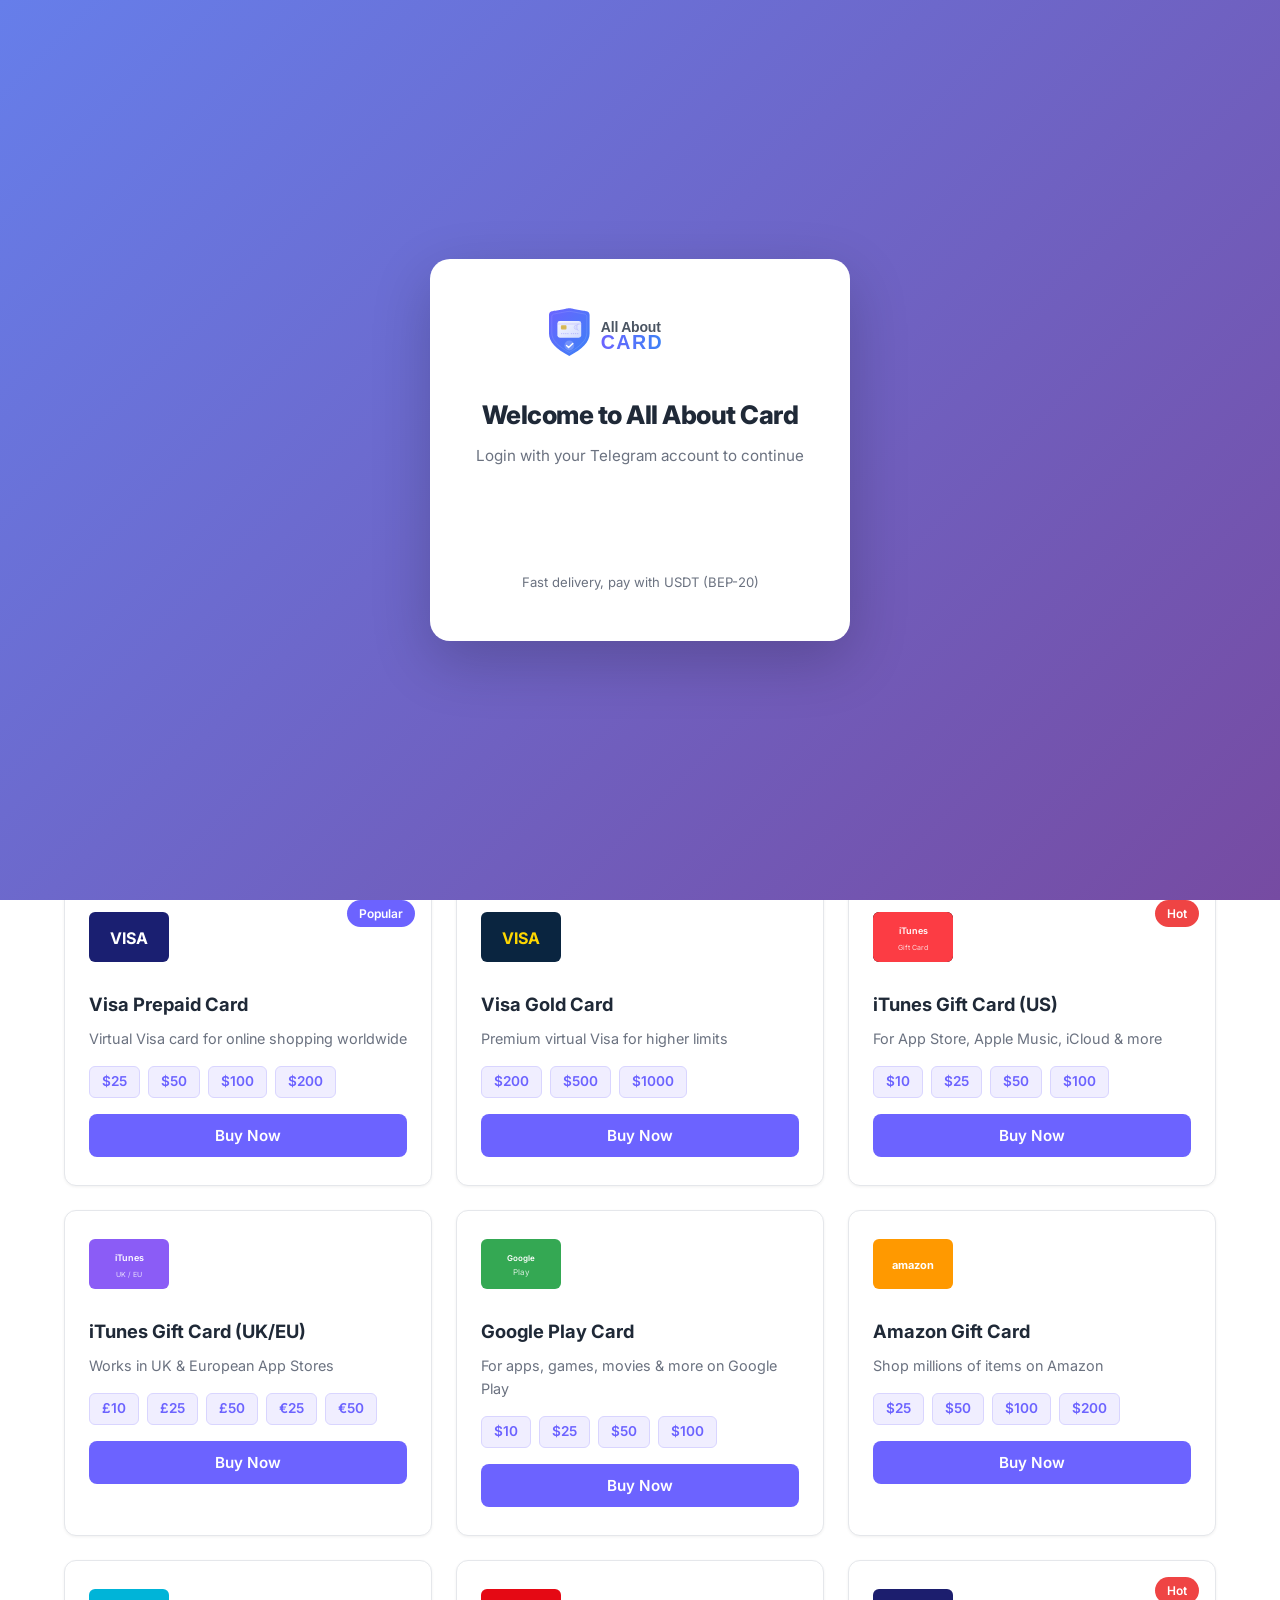
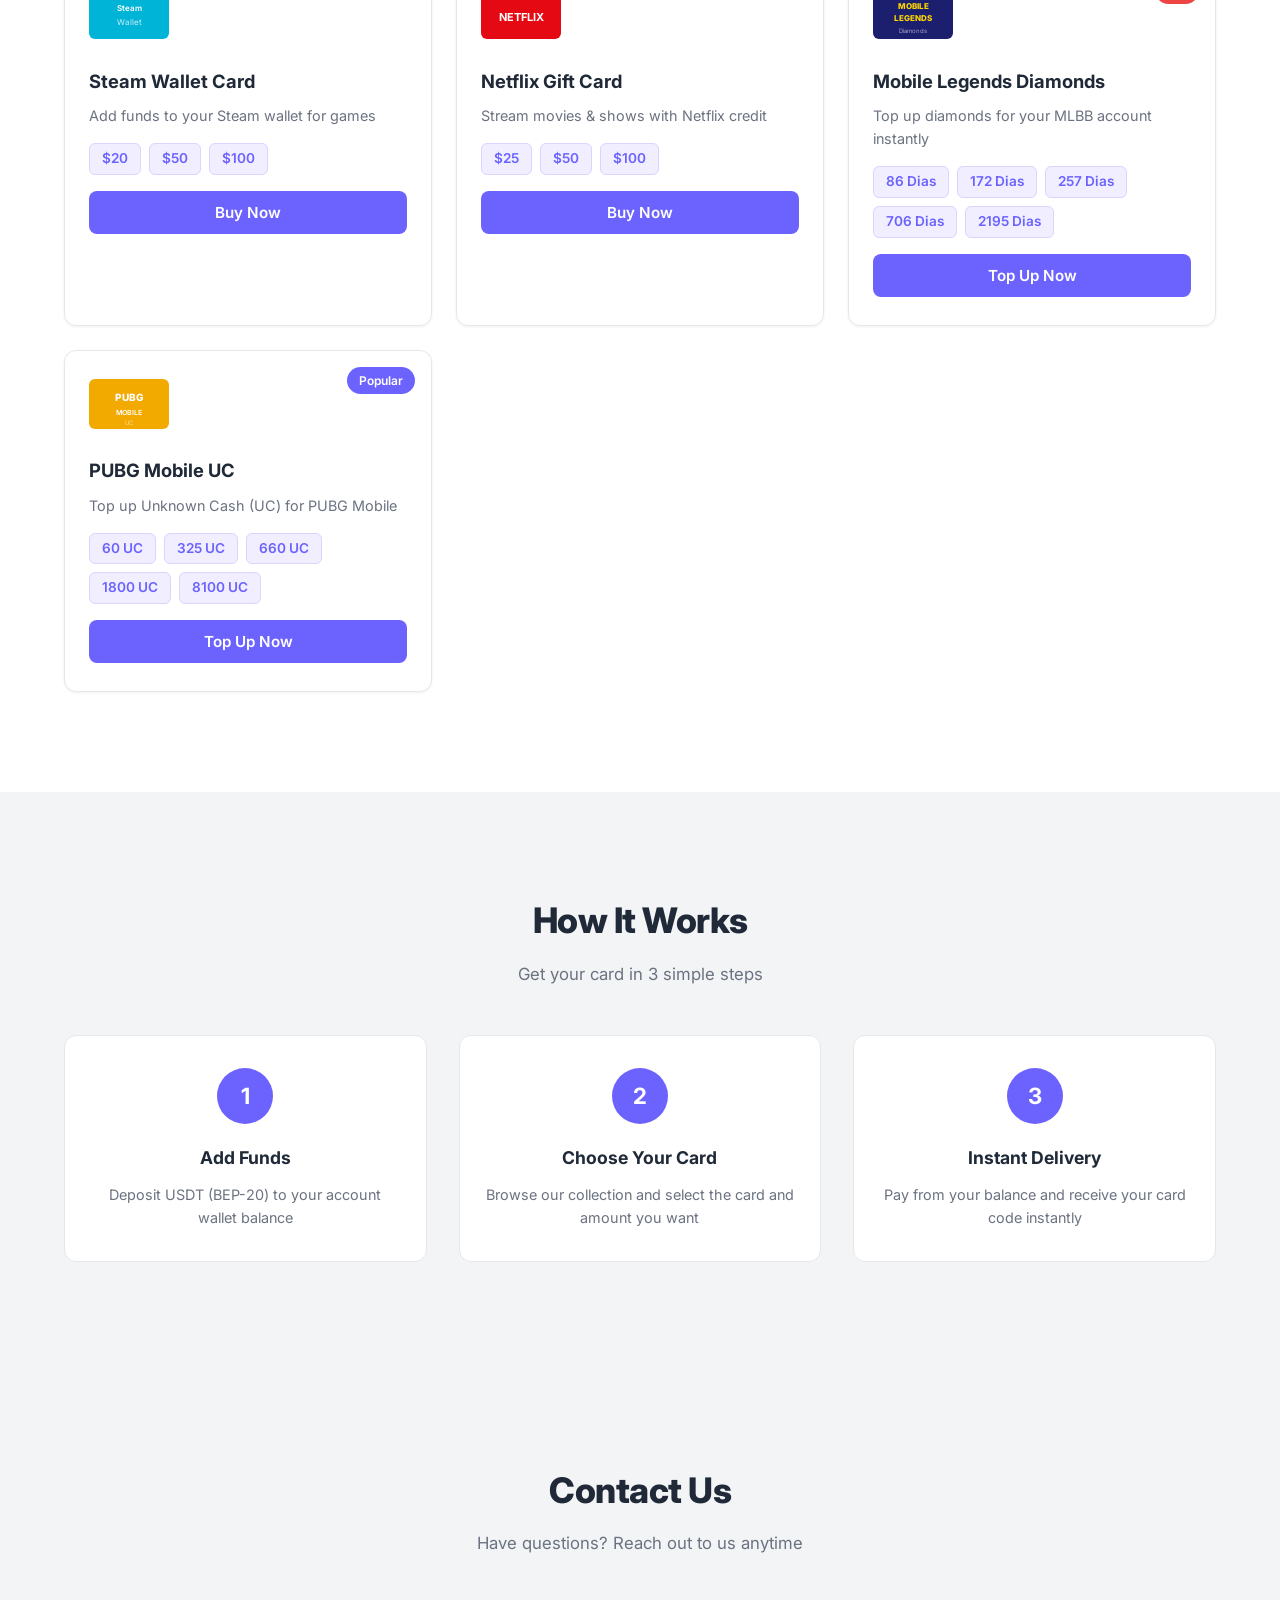
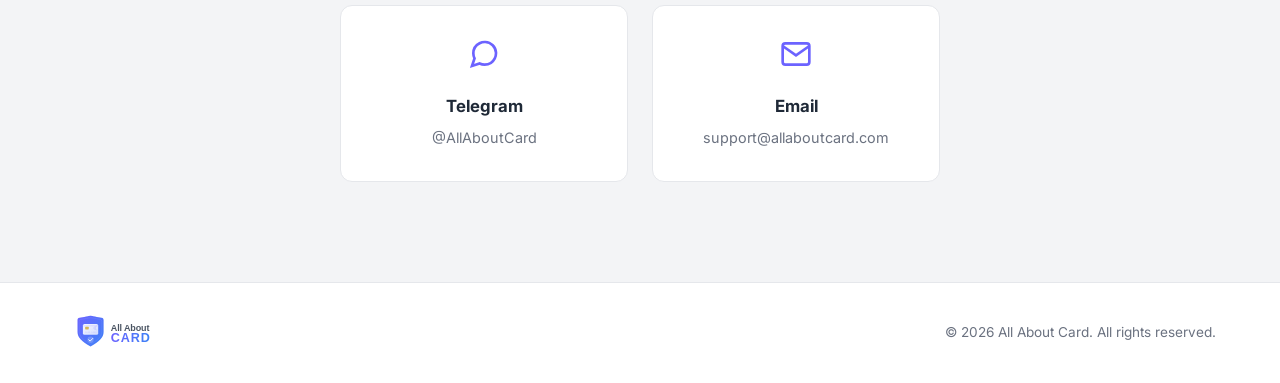
==== index.html @ 40362b00 "Initial commit Co-Authored-By: Claude Opus 4.6 <noreply@anthropic.com>" ====
<!DOCTYPE html>
<html lang="en">
<head>
    <meta charset="UTF-8">
    <meta name="viewport" content="width=device-width, initial-scale=1.0">
    <title>All About Card - Gift Cards, Visa Cards & Game Top-Up</title>
    <link rel="icon" type="image/svg+xml" href="favicon.svg">
    <link rel="preconnect" href="https://fonts.googleapis.com">
    <link href="https://fonts.googleapis.com/css2?family=Inter:wght@400;500;600;700;800&display=swap" rel="stylesheet">
    <link rel="stylesheet" href="style.css">
</head>
<body>

<!-- Login Screen -->
<div class="login-screen" id="loginScreen">
    <div class="login-card">
        <div class="login-logo">
            <img src="logo.svg" alt="All About Card" height="56">
        </div>
        <h1>Welcome to All About Card</h1>
        <p class="login-subtitle">Login with your Telegram account to continue</p>
        <div class="telegram-widget-wrap" id="telegramWidgetWrap">
            <script async src="https://telegram.org/js/telegram-widget.js?22"
                data-telegram-login="AllAboutCardBot"
                data-size="large"
                data-radius="8"
                data-onauth="onTelegramAuth(user)"
                data-request-access="write">
            </script>
        </div>
        <p class="login-footer">Fast delivery, pay with USDT (BEP-20)</p>
    </div>
</div>

<!-- Header / Navbar -->
<header class="header">
    <div class="container header-inner">
        <a href="#" class="logo">
            <img src="logo.svg" alt="All About Card" class="logo-img" height="48">
        </a>
        <nav class="nav">
            <a href="#products">Products</a>
            <a href="#how-it-works">How It Works</a>
            <a href="#contact">Contact</a>
        </nav>
        <div class="header-right">
            <!-- Wallet Balance -->
            <div class="wallet-balance" id="walletBalance" onclick="openAddFunds()">
                <svg width="18" height="18" viewBox="0 0 24 24" fill="none" stroke="currentColor" stroke-width="2">
                    <rect x="2" y="4" width="20" height="16" rx="2"/>
                    <path d="M16 12h.01"/>
                    <path d="M2 10h20"/>
                </svg>
                <span id="balanceDisplay">$0.00</span>
                <span class="add-funds-plus">+</span>
            </div>
            <!-- User Menu -->
            <div class="user-menu" id="userMenu">
                <button class="user-avatar-btn" onclick="toggleUserDropdown()">
                    <div class="user-avatar" id="userAvatar">U</div>
                </button>
                <div class="user-dropdown" id="userDropdown">
                    <div class="dropdown-user-info">
                        <div class="user-avatar-lg" id="userAvatarLg">U</div>
                        <div>
                            <strong id="dropdownName">User</strong>
                            <small id="dropdownUsername">@username</small>
                        </div>
                    </div>
                    <div class="dropdown-balance">
                        <span>Balance</span>
                        <strong id="dropdownBalance">$0.00</strong>
                    </div>
                    <button class="dropdown-item" onclick="openAddFunds(); toggleUserDropdown();">
                        <svg width="16" height="16" viewBox="0 0 24 24" fill="none" stroke="currentColor" stroke-width="2">
                            <circle cx="12" cy="12" r="10"/><path d="M12 8v8M8 12h8"/>
                        </svg>
                        Add Funds
                    </button>
                    <button class="dropdown-item" onclick="openOrderHistory(); toggleUserDropdown();">
                        <svg width="16" height="16" viewBox="0 0 24 24" fill="none" stroke="currentColor" stroke-width="2">
                            <path d="M14 2H6a2 2 0 00-2 2v16a2 2 0 002 2h12a2 2 0 002-2V8z"/><path d="M14 2v6h6"/><path d="M16 13H8M16 17H8M10 9H8"/>
                        </svg>
                        Order History
                    </button>
                    <div class="dropdown-divider"></div>
                    <button class="dropdown-item text-danger" onclick="logout()">
                        <svg width="16" height="16" viewBox="0 0 24 24" fill="none" stroke="currentColor" stroke-width="2">
                            <path d="M9 21H5a2 2 0 01-2-2V5a2 2 0 012-2h4M16 17l5-5-5-5M21 12H9"/>
                        </svg>
                        Logout
                    </button>
                </div>
            </div>
        </div>
        <button class="mobile-menu-btn" id="menuBtn" aria-label="Menu">
            <span></span><span></span><span></span>
        </button>
    </div>
</header>

<!-- Hero Section -->
<section class="hero">
    <div class="container hero-content">
        <h1>Buy Gift Cards, Visa Cards &amp; Game Top-Up <span class="highlight">Instantly</span></h1>
        <p class="hero-subtitle">iTunes, Visa, Google Play, Amazon, Mobile Legends, PUBG and more. Fast delivery, pay with USDT (BEP-20).</p>
        <div class="hero-buttons">
            <a href="#products" class="btn btn-primary btn-lg">Shop Now</a>
            <button class="btn btn-outline btn-lg" onclick="openAddFunds()">
                <svg width="18" height="18" viewBox="0 0 24 24" fill="none" stroke="currentColor" stroke-width="2">
                    <circle cx="12" cy="12" r="10"/><path d="M12 8v8M8 12h8"/>
                </svg>
                Add Funds
            </button>
        </div>
    </div>
    <div class="hero-bg-shapes">
        <div class="shape shape-1"></div>
        <div class="shape shape-2"></div>
        <div class="shape shape-3"></div>
    </div>
</section>

<!-- Products Section -->
<section class="section" id="products">
    <div class="container">
        <h2 class="section-title">Our Products</h2>
        <p class="section-subtitle">Choose from our wide selection of gift cards and prepaid cards</p>

        <!-- Category Filter -->
        <div class="filter-bar">
            <button class="filter-btn active" data-filter="all">All</button>
            <button class="filter-btn" data-filter="visa">Visa Cards</button>
            <button class="filter-btn" data-filter="itunes">iTunes</button>
            <button class="filter-btn" data-filter="gift">Gift Cards</button>
            <button class="filter-btn" data-filter="topup">Game Top-Up</button>
        </div>

        <div class="products-grid" id="productsGrid">

            <!-- Visa Cards -->
            <div class="product-card" data-category="visa">
                <div class="product-badge">Popular</div>
                <div class="product-icon visa-icon">
                    <svg viewBox="0 0 80 50" width="80" height="50">
                        <rect width="80" height="50" rx="6" fill="#1A1F71"/>
                        <text x="40" y="32" text-anchor="middle" fill="#fff" font-size="16" font-weight="bold" font-family="Inter,sans-serif">VISA</text>
                    </svg>
                </div>
                <h3>Visa Prepaid Card</h3>
                <p class="product-desc">Virtual Visa card for online shopping worldwide</p>
                <div class="product-prices">
                    <span class="price-tag">$25</span>
                    <span class="price-tag">$50</span>
                    <span class="price-tag">$100</span>
                    <span class="price-tag">$200</span>
                </div>
                <button class="btn btn-primary btn-buy" onclick="openOrder('Visa Prepaid Card')">Buy Now</button>
            </div>

            <div class="product-card" data-category="visa">
                <div class="product-icon visa-icon">
                    <svg viewBox="0 0 80 50" width="80" height="50">
                        <rect width="80" height="50" rx="6" fill="#0A2540"/>
                        <text x="40" y="32" text-anchor="middle" fill="#FFD700" font-size="16" font-weight="bold" font-family="Inter,sans-serif">VISA</text>
                    </svg>
                </div>
                <h3>Visa Gold Card</h3>
                <p class="product-desc">Premium virtual Visa for higher limits</p>
                <div class="product-prices">
                    <span class="price-tag">$200</span>
                    <span class="price-tag">$500</span>
                    <span class="price-tag">$1000</span>
                </div>
                <button class="btn btn-primary btn-buy" onclick="openOrder('Visa Gold Card')">Buy Now</button>
            </div>

            <!-- iTunes -->
            <div class="product-card" data-category="itunes">
                <div class="product-badge hot">Hot</div>
                <div class="product-icon itunes-icon">
                    <svg viewBox="0 0 80 50" width="80" height="50">
                        <rect width="80" height="50" rx="6" fill="linear-gradient(135deg,#FC3C44,#8B5CF6)"/>
                        <rect width="80" height="50" rx="6" fill="#FC3C44"/>
                        <text x="40" y="22" text-anchor="middle" fill="#fff" font-size="9" font-weight="600" font-family="Inter,sans-serif">iTunes</text>
                        <text x="40" y="38" text-anchor="middle" fill="rgba(255,255,255,0.8)" font-size="7" font-family="Inter,sans-serif">Gift Card</text>
                    </svg>
                </div>
                <h3>iTunes Gift Card (US)</h3>
                <p class="product-desc">For App Store, Apple Music, iCloud & more</p>
                <div class="product-prices">
                    <span class="price-tag">$10</span>
                    <span class="price-tag">$25</span>
                    <span class="price-tag">$50</span>
                    <span class="price-tag">$100</span>
                </div>
                <button class="btn btn-primary btn-buy" onclick="openOrder('iTunes Gift Card (US)')">Buy Now</button>
            </div>

            <div class="product-card" data-category="itunes">
                <div class="product-icon itunes-icon">
                    <svg viewBox="0 0 80 50" width="80" height="50">
                        <rect width="80" height="50" rx="6" fill="#8B5CF6"/>
                        <text x="40" y="22" text-anchor="middle" fill="#fff" font-size="9" font-weight="600" font-family="Inter,sans-serif">iTunes</text>
                        <text x="40" y="38" text-anchor="middle" fill="rgba(255,255,255,0.8)" font-size="7" font-family="Inter,sans-serif">UK / EU</text>
                    </svg>
                </div>
                <h3>iTunes Gift Card (UK/EU)</h3>
                <p class="product-desc">Works in UK & European App Stores</p>
                <div class="product-prices">
                    <span class="price-tag">£10</span>
                    <span class="price-tag">£25</span>
                    <span class="price-tag">£50</span>
                    <span class="price-tag">€25</span>
                    <span class="price-tag">€50</span>
                </div>
                <button class="btn btn-primary btn-buy" onclick="openOrder('iTunes Gift Card (UK/EU)')">Buy Now</button>
            </div>

            <!-- Other Gift Cards -->
            <div class="product-card" data-category="gift">
                <div class="product-icon">
                    <svg viewBox="0 0 80 50" width="80" height="50">
                        <rect width="80" height="50" rx="6" fill="#34A853"/>
                        <text x="40" y="22" text-anchor="middle" fill="#fff" font-size="8" font-weight="600" font-family="Inter,sans-serif">Google</text>
                        <text x="40" y="36" text-anchor="middle" fill="rgba(255,255,255,0.8)" font-size="8" font-family="Inter,sans-serif">Play</text>
                    </svg>
                </div>
                <h3>Google Play Card</h3>
                <p class="product-desc">For apps, games, movies & more on Google Play</p>
                <div class="product-prices">
                    <span class="price-tag">$10</span>
                    <span class="price-tag">$25</span>
                    <span class="price-tag">$50</span>
                    <span class="price-tag">$100</span>
                </div>
                <button class="btn btn-primary btn-buy" onclick="openOrder('Google Play Card')">Buy Now</button>
            </div>

            <div class="product-card" data-category="gift">
                <div class="product-icon">
                    <svg viewBox="0 0 80 50" width="80" height="50">
                        <rect width="80" height="50" rx="6" fill="#FF9900"/>
                        <text x="40" y="30" text-anchor="middle" fill="#fff" font-size="11" font-weight="700" font-family="Inter,sans-serif">amazon</text>
                    </svg>
                </div>
                <h3>Amazon Gift Card</h3>
                <p class="product-desc">Shop millions of items on Amazon</p>
                <div class="product-prices">
                    <span class="price-tag">$25</span>
                    <span class="price-tag">$50</span>
                    <span class="price-tag">$100</span>
                    <span class="price-tag">$200</span>
                </div>
                <button class="btn btn-primary btn-buy" onclick="openOrder('Amazon Gift Card')">Buy Now</button>
            </div>

            <div class="product-card" data-category="gift">
                <div class="product-icon">
                    <svg viewBox="0 0 80 50" width="80" height="50">
                        <rect width="80" height="50" rx="6" fill="#00B4D8"/>
                        <text x="40" y="22" text-anchor="middle" fill="#fff" font-size="8" font-weight="600" font-family="Inter,sans-serif">Steam</text>
                        <text x="40" y="36" text-anchor="middle" fill="rgba(255,255,255,0.8)" font-size="8" font-family="Inter,sans-serif">Wallet</text>
                    </svg>
                </div>
                <h3>Steam Wallet Card</h3>
                <p class="product-desc">Add funds to your Steam wallet for games</p>
                <div class="product-prices">
                    <span class="price-tag">$20</span>
                    <span class="price-tag">$50</span>
                    <span class="price-tag">$100</span>
                </div>
                <button class="btn btn-primary btn-buy" onclick="openOrder('Steam Wallet Card')">Buy Now</button>
            </div>

            <div class="product-card" data-category="gift">
                <div class="product-icon">
                    <svg viewBox="0 0 80 50" width="80" height="50">
                        <rect width="80" height="50" rx="6" fill="#E50914"/>
                        <text x="40" y="32" text-anchor="middle" fill="#fff" font-size="11" font-weight="700" font-family="Inter,sans-serif">NETFLIX</text>
                    </svg>
                </div>
                <h3>Netflix Gift Card</h3>
                <p class="product-desc">Stream movies & shows with Netflix credit</p>
                <div class="product-prices">
                    <span class="price-tag">$25</span>
                    <span class="price-tag">$50</span>
                    <span class="price-tag">$100</span>
                </div>
                <button class="btn btn-primary btn-buy" onclick="openOrder('Netflix Gift Card')">Buy Now</button>
            </div>

            <!-- Game Top-Up -->
            <div class="product-card" data-category="topup">
                <div class="product-badge hot">Hot</div>
                <div class="product-icon">
                    <svg viewBox="0 0 80 50" width="80" height="50">
                        <rect width="80" height="50" rx="6" fill="#1C1E6E"/>
                        <text x="40" y="20" text-anchor="middle" fill="#FFD700" font-size="8" font-weight="800" font-family="Inter,sans-serif">MOBILE</text>
                        <text x="40" y="32" text-anchor="middle" fill="#FFD700" font-size="8" font-weight="800" font-family="Inter,sans-serif">LEGENDS</text>
                        <text x="40" y="44" text-anchor="middle" fill="rgba(255,255,255,0.6)" font-size="6" font-family="Inter,sans-serif">Diamonds</text>
                    </svg>
                </div>
                <h3>Mobile Legends Diamonds</h3>
                <p class="product-desc">Top up diamonds for your MLBB account instantly</p>
                <div class="product-prices">
                    <span class="price-tag">86 Dias</span>
                    <span class="price-tag">172 Dias</span>
                    <span class="price-tag">257 Dias</span>
                    <span class="price-tag">706 Dias</span>
                    <span class="price-tag">2195 Dias</span>
                </div>
                <button class="btn btn-primary btn-buy" onclick="openOrder('Mobile Legends Diamonds')">Top Up Now</button>
            </div>

            <div class="product-card" data-category="topup">
                <div class="product-badge">Popular</div>
                <div class="product-icon">
                    <svg viewBox="0 0 80 50" width="80" height="50">
                        <rect width="80" height="50" rx="6" fill="#F2A900"/>
                        <text x="40" y="22" text-anchor="middle" fill="#fff" font-size="10" font-weight="800" font-family="Inter,sans-serif">PUBG</text>
                        <text x="40" y="36" text-anchor="middle" fill="#fff" font-size="7" font-weight="600" font-family="Inter,sans-serif">MOBILE</text>
                        <text x="40" y="46" text-anchor="middle" fill="rgba(255,255,255,0.6)" font-size="6" font-family="Inter,sans-serif">UC</text>
                    </svg>
                </div>
                <h3>PUBG Mobile UC</h3>
                <p class="product-desc">Top up Unknown Cash (UC) for PUBG Mobile</p>
                <div class="product-prices">
                    <span class="price-tag">60 UC</span>
                    <span class="price-tag">325 UC</span>
                    <span class="price-tag">660 UC</span>
                    <span class="price-tag">1800 UC</span>
                    <span class="price-tag">8100 UC</span>
                </div>
                <button class="btn btn-primary btn-buy" onclick="openOrder('PUBG Mobile UC')">Top Up Now</button>
            </div>

        </div>
    </div>
</section>

<!-- How It Works -->
<section class="section section-alt" id="how-it-works">
    <div class="container">
        <h2 class="section-title">How It Works</h2>
        <p class="section-subtitle">Get your card in 3 simple steps</p>
        <div class="steps-grid">
            <div class="step-card">
                <div class="step-number">1</div>
                <h3>Add Funds</h3>
                <p>Deposit USDT (BEP-20) to your account wallet balance</p>
            </div>
            <div class="step-card">
                <div class="step-number">2</div>
                <h3>Choose Your Card</h3>
                <p>Browse our collection and select the card and amount you want</p>
            </div>
            <div class="step-card">
                <div class="step-number">3</div>
                <h3>Instant Delivery</h3>
                <p>Pay from your balance and receive your card code instantly</p>
            </div>
        </div>
    </div>
</section>

<!-- Contact Section -->
<section class="section section-alt" id="contact">
    <div class="container">
        <h2 class="section-title">Contact Us</h2>
        <p class="section-subtitle">Have questions? Reach out to us anytime</p>
        <div class="contact-grid">
            <a href="#" class="contact-card">
                <div class="contact-icon">
                    <svg width="32" height="32" viewBox="0 0 24 24" fill="none" stroke="#6C63FF" stroke-width="2">
                        <path d="M21 11.5a8.38 8.38 0 01-.9 3.8 8.5 8.5 0 01-7.6 4.7 8.38 8.38 0 01-3.8-.9L3 21l1.9-5.7a8.38 8.38 0 01-.9-3.8 8.5 8.5 0 014.7-7.6 8.38 8.38 0 013.8-.9h.5a8.48 8.48 0 018 8v.5z"/>
                    </svg>
                </div>
                <h3>Telegram</h3>
                <p>@AllAboutCard</p>
            </a>
            <a href="#" class="contact-card">
                <div class="contact-icon">
                    <svg width="32" height="32" viewBox="0 0 24 24" fill="none" stroke="#6C63FF" stroke-width="2">
                        <path d="M4 4h16c1.1 0 2 .9 2 2v12c0 1.1-.9 2-2 2H4c-1.1 0-2-.9-2-2V6c0-1.1.9-2 2-2z"/>
                        <polyline points="22,6 12,13 2,6"/>
                    </svg>
                </div>
                <h3>Email</h3>
                <p>support@allaboutcard.com</p>
            </a>
        </div>
    </div>
</section>

<!-- Footer -->
<footer class="footer">
    <div class="container footer-inner">
        <div class="footer-logo">
            <img src="logo.svg" alt="All About Card" height="36">
        </div>
        <p>&copy; 2026 All About Card. All rights reserved.</p>
    </div>
</footer>

<!-- Order Modal (Multi-Step) -->
<div class="modal-overlay" id="orderModal">
    <div class="modal modal-order">
        <button class="modal-close" onclick="closeOrder()">&times;</button>

        <!-- Step Indicator -->
        <div class="steps-indicator">
            <div class="step-dot active" data-step="1"><span>1</span><small>Select</small></div>
            <div class="step-line"></div>
            <div class="step-dot" data-step="2"><span>2</span><small>Confirm</small></div>
        </div>

        <!-- Step 1: Select Product & Amount -->
        <div class="modal-step active" id="step1">
            <h2>Select Your Card</h2>
            <p class="step-product-name" id="modalProductName"></p>
            <div class="form-group">
                <label>Choose Amount</label>
                <div class="amount-grid" id="amountGrid"></div>
            </div>
            <div class="balance-info-bar">
                <span>Your Balance:</span>
                <strong id="modalBalance">$0.00</strong>
            </div>
            <button class="btn btn-primary btn-block" onclick="goToStep(2)">Continue</button>
        </div>

        <!-- Step 2: Confirm & Pay from Balance -->
        <div class="modal-step" id="step2">
            <h2>Confirm Purchase</h2>
            <div class="payment-summary">
                <div class="summary-row">
                    <span>Product</span>
                    <strong id="summaryProduct"></strong>
                </div>
                <div class="summary-row">
                    <span>Amount</span>
                    <strong id="summaryAmount" class="summary-highlight"></strong>
                </div>
                <div class="summary-row">
                    <span>Price</span>
                    <strong id="summaryPrice" class="summary-highlight"></strong>
                </div>
                <div class="summary-divider"></div>
                <div class="summary-row">
                    <span>Your Balance</span>
                    <strong id="summaryBalance"></strong>
                </div>
                <div class="summary-row">
                    <span>After Purchase</span>
                    <strong id="summaryRemaining"></strong>
                </div>
            </div>
            <div id="insufficientWarning" class="insufficient-warning" style="display:none;">
                <svg width="16" height="16" viewBox="0 0 24 24" fill="none" stroke="currentColor" stroke-width="2">
                    <circle cx="12" cy="12" r="10"/><path d="M12 8v4M12 16h.01"/>
                </svg>
                Insufficient balance. Please add funds first.
            </div>
            <div class="step-buttons">
                <button class="btn btn-outline" onclick="goToStep(1)">Back</button>
                <button class="btn btn-primary" id="confirmPurchaseBtn" onclick="confirmPurchase()">Pay from Balance</button>
                <button class="btn btn-telegram" id="addFundsInsteadBtn" onclick="closeOrder(); openAddFunds();" style="display:none;">Add Funds</button>
            </div>
        </div>

        <!-- Success Screen -->
        <div class="modal-step" id="stepSuccess">
            <div class="success-screen">
                <div class="success-icon">
                    <svg width="56" height="56" viewBox="0 0 24 24" fill="none" stroke="#10B981" stroke-width="2">
                        <path d="M22 11.08V12a10 10 0 11-5.93-9.14"/>
                        <path d="M22 4L12 14.01l-3-3"/>
                    </svg>
                </div>
                <h2>Purchase Successful!</h2>
                <p>Your order has been placed. We'll deliver your card code shortly.</p>
                <p class="success-contact">Check your Telegram for delivery.</p>
                <button class="btn btn-primary btn-block" onclick="closeOrder()">Done</button>
            </div>
        </div>
    </div>
</div>

<!-- Add Funds Modal -->
<div class="modal-overlay" id="addFundsModal">
    <div class="modal modal-order">
        <button class="modal-close" onclick="closeAddFunds()">&times;</button>

        <!-- Add Funds Step 1: Amount -->
        <div class="modal-step active" id="fundsStep1">
            <h2>Add Funds</h2>
            <p class="step-desc">Deposit USDT to your account balance</p>
            <div class="current-balance-box">
                <span>Current Balance</span>
                <strong id="fundsCurrentBalance">$0.00</strong>
            </div>
            <div class="form-group">
                <label>Amount to Deposit (USD)</label>
                <div class="deposit-amount-grid">
                    <div class="amount-option" onclick="selectDeposit(this, 10)">$10</div>
                    <div class="amount-option" onclick="selectDeposit(this, 25)">$25</div>
                    <div class="amount-option" onclick="selectDeposit(this, 50)">$50</div>
                    <div class="amount-option" onclick="selectDeposit(this, 100)">$100</div>
                    <div class="amount-option" onclick="selectDeposit(this, 200)">$200</div>
                    <div class="amount-option" onclick="selectDeposit(this, 500)">$500</div>
                </div>
            </div>
            <div class="form-group">
                <label>Or enter custom amount</label>
                <input type="number" id="customDepositAmount" placeholder="Enter amount in USD" min="1">
            </div>
            <button class="btn btn-primary btn-block" onclick="goToFundsStep(2)">Continue to Payment</button>
        </div>

        <!-- Add Funds Step 2: Pay -->
        <div class="modal-step" id="fundsStep2">
            <h2>Send Payment</h2>
            <div class="payment-summary">
                <div class="summary-row">
                    <span>Deposit Amount</span>
                    <strong id="fundsSummaryAmount" class="summary-highlight"></strong>
                </div>
            </div>
            <div class="payment-method-box">
                <div class="payment-method-header">
                    <svg viewBox="0 0 40 40" width="36" height="36">
                        <circle cx="20" cy="20" r="18" fill="#26A17B"/>
                        <text x="20" y="26" text-anchor="middle" fill="#fff" font-size="15" font-weight="bold" font-family="Inter,sans-serif">&#x20AE;</text>
                    </svg>
                    <div>
                        <strong>USDT (BEP-20)</strong>
                        <small>BNB Smart Chain</small>
                    </div>
                </div>
                <label class="wallet-label">Send exact amount to this address:</label>
                <div class="wallet-address-modal">
                    <code id="fundsWalletAddress">0xYOUR_BSC_USDT_ADDRESS_HERE</code>
                    <button class="copy-btn" onclick="copyFundsAddress()" title="Copy Address">
                        <svg width="18" height="18" viewBox="0 0 24 24" fill="none" stroke="currentColor" stroke-width="2">
                            <rect x="9" y="9" width="13" height="13" rx="2"/>
                            <path d="M5 15H4a2 2 0 01-2-2V4a2 2 0 012-2h9a2 2 0 012 2v1"/>
                        </svg>
                    </button>
                </div>
                <div class="payment-warning-sm">
                    Only send USDT on BSC network. Wrong token or network = lost funds.
                </div>
            </div>
            <div class="step-buttons">
                <button class="btn btn-outline" onclick="goToFundsStep(1)">Back</button>
                <button class="btn btn-primary" onclick="goToFundsStep(3)">I've Sent Payment</button>
            </div>
        </div>

        <!-- Add Funds Step 3: TX Hash -->
        <div class="modal-step" id="fundsStep3">
            <h2>Confirm Deposit</h2>
            <p class="step-desc">Paste your transaction hash below so we can verify and credit your account.</p>
            <div class="form-group">
                <label>Transaction Hash</label>
                <input type="text" id="fundsTxHash" placeholder="0x..." required>
            </div>
            <div class="step-buttons">
                <button class="btn btn-outline" onclick="goToFundsStep(2)">Back</button>
                <button class="btn btn-primary" onclick="submitDeposit()">Submit Deposit</button>
            </div>
        </div>

        <!-- Add Funds Success -->
        <div class="modal-step" id="fundsSuccess">
            <div class="success-screen">
                <div class="success-icon">
                    <svg width="56" height="56" viewBox="0 0 24 24" fill="none" stroke="#10B981" stroke-width="2">
                        <path d="M22 11.08V12a10 10 0 11-5.93-9.14"/>
                        <path d="M22 4L12 14.01l-3-3"/>
                    </svg>
                </div>
                <h2>Deposit Submitted!</h2>
                <p>Your deposit of <strong id="fundsSuccessAmount"></strong> is being verified.</p>
                <p class="success-contact">Your balance will be updated after confirmation.</p>
                <button class="btn btn-primary btn-block" onclick="closeAddFunds()">Done</button>
            </div>
        </div>
    </div>
</div>

<!-- Order History Modal -->
<div class="modal-overlay" id="orderHistoryModal">
    <div class="modal modal-order">
        <button class="modal-close" onclick="closeOrderHistory()">&times;</button>
        <h2>Order History</h2>
        <div id="orderHistoryList" class="order-history-list">
            <p class="empty-history">No orders yet. Start shopping!</p>
        </div>
    </div>
</div>

<!-- Mobile Nav -->
<div class="mobile-nav" id="mobileNav">
    <a href="#products" onclick="closeMobileNav()">Products</a>
    <a href="#how-it-works" onclick="closeMobileNav()">How It Works</a>
    <a href="#contact" onclick="closeMobileNav()">Contact</a>
    <a href="#" onclick="closeMobileNav(); openAddFunds();">Add Funds</a>
</div>

<script src="script.js"></script>
</body>
</html>
---- style.css ----
/* ========== Reset & Base ========== */
*, *::before, *::after {
    margin: 0;
    padding: 0;
    box-sizing: border-box;
}

:root {
    --primary: #6C63FF;
    --primary-dark: #5A52D5;
    --accent: #3B82F6;
    --bg: #FFFFFF;
    --bg-alt: #F3F4F6;
    --card-bg: #FFFFFF;
    --text: #1F2937;
    --text-muted: #6B7280;
    --border: #E5E7EB;
    --success: #10B981;
    --warning: #D97706;
    --danger: #EF4444;
    --radius: 12px;
    --radius-sm: 8px;
    --shadow: 0 4px 24px rgba(0,0,0,0.08);
}

html {
    scroll-behavior: smooth;
}

body {
    font-family: 'Inter', -apple-system, BlinkMacSystemFont, sans-serif;
    background: var(--bg);
    color: var(--text);
    line-height: 1.6;
    overflow-x: hidden;
}

a {
    text-decoration: none;
    color: inherit;
}

img { max-width: 100%; }

.container {
    max-width: 1200px;
    margin: 0 auto;
    padding: 0 24px;
}

/* ========== Login Screen ========== */
.login-screen {
    position: fixed;
    inset: 0;
    z-index: 500;
    background: linear-gradient(135deg, #667eea 0%, #764ba2 100%);
    display: flex;
    align-items: center;
    justify-content: center;
    padding: 24px;
}

.login-screen.hidden {
    display: none;
}

.login-card {
    background: #fff;
    border-radius: 20px;
    padding: 48px 40px;
    width: 100%;
    max-width: 420px;
    text-align: center;
    box-shadow: 0 20px 60px rgba(0,0,0,0.2);
    animation: modalIn 0.4s ease;
}

.login-logo {
    margin-bottom: 24px;
}

.login-card h1 {
    font-size: 1.6rem;
    font-weight: 800;
    margin-bottom: 8px;
    letter-spacing: -0.5px;
}

.login-subtitle {
    color: var(--text-muted);
    font-size: 0.95rem;
    margin-bottom: 32px;
}

.login-form .form-group {
    text-align: left;
}

.input-with-icon {
    position: relative;
}

.input-with-icon .input-icon {
    position: absolute;
    left: 14px;
    top: 50%;
    transform: translateY(-50%);
    color: var(--text-muted);
    font-weight: 600;
    font-size: 0.95rem;
}

.input-with-icon input {
    padding-left: 32px;
}

.btn-telegram {
    background: #0088CC;
    color: #fff;
    display: inline-flex;
    align-items: center;
    justify-content: center;
    gap: 10px;
    padding: 14px 28px;
    border-radius: var(--radius-sm);
    font-weight: 600;
    font-size: 1rem;
    border: none;
    cursor: pointer;
    transition: all 0.2s;
    font-family: inherit;
}

.btn-telegram:hover {
    background: #006DA3;
    transform: translateY(-1px);
    box-shadow: 0 4px 16px rgba(0, 136, 204, 0.4);
}

.telegram-widget-wrap {
    display: flex;
    justify-content: center;
    margin-bottom: 8px;
    min-height: 48px;
}

.login-footer {
    margin-top: 24px;
    color: var(--text-muted);
    font-size: 0.82rem;
}

/* ========== Header ========== */
.header {
    position: fixed;
    top: 0;
    left: 0;
    right: 0;
    z-index: 100;
    background: rgba(255, 255, 255, 0.9);
    backdrop-filter: blur(16px);
    border-bottom: 1px solid var(--border);
}

.header-inner {
    display: flex;
    align-items: center;
    justify-content: space-between;
    height: 72px;
}

.logo {
    display: flex;
    align-items: center;
    gap: 10px;
    font-size: 1.25rem;
    font-weight: 700;
}

.logo-text { letter-spacing: -0.5px; }

.highlight { color: var(--primary); }

.nav {
    display: flex;
    gap: 32px;
}

.nav a {
    font-size: 0.9rem;
    font-weight: 500;
    color: var(--text-muted);
    transition: color 0.2s;
}

.nav a:hover { color: var(--primary); }

/* Header Right */
.header-right {
    display: flex;
    align-items: center;
    gap: 16px;
}

.wallet-balance {
    display: flex;
    align-items: center;
    gap: 8px;
    background: #F0EEFF;
    border: 1px solid #D9D5FF;
    border-radius: 100px;
    padding: 8px 16px;
    cursor: pointer;
    transition: all 0.2s;
    font-weight: 600;
    font-size: 0.9rem;
    color: var(--primary);
}

.wallet-balance:hover {
    background: #E4E0FF;
    border-color: var(--primary);
}

.add-funds-plus {
    background: var(--primary);
    color: #fff;
    width: 22px;
    height: 22px;
    border-radius: 50%;
    display: flex;
    align-items: center;
    justify-content: center;
    font-size: 1rem;
    font-weight: 700;
    line-height: 1;
}

/* User Menu */
.user-menu {
    position: relative;
}

.user-avatar-btn {
    background: none;
    border: none;
    cursor: pointer;
    padding: 0;
}

.user-avatar {
    width: 38px;
    height: 38px;
    border-radius: 50%;
    background: var(--primary);
    color: #fff;
    display: flex;
    align-items: center;
    justify-content: center;
    font-weight: 700;
    font-size: 0.95rem;
    transition: box-shadow 0.2s;
}

.user-avatar:hover {
    box-shadow: 0 0 0 3px rgba(108, 99, 255, 0.3);
}

.user-avatar-lg {
    width: 44px;
    height: 44px;
    border-radius: 50%;
    background: var(--primary);
    color: #fff;
    display: flex;
    align-items: center;
    justify-content: center;
    font-weight: 700;
    font-size: 1.1rem;
    flex-shrink: 0;
}

.user-dropdown {
    position: absolute;
    top: calc(100% + 12px);
    right: 0;
    width: 260px;
    background: #fff;
    border: 1px solid var(--border);
    border-radius: var(--radius);
    box-shadow: 0 8px 30px rgba(0,0,0,0.12);
    z-index: 150;
    display: none;
    animation: modalIn 0.2s ease;
}

.user-dropdown.active {
    display: block;
}

.dropdown-user-info {
    display: flex;
    align-items: center;
    gap: 12px;
    padding: 16px;
    border-bottom: 1px solid var(--border);
}

.dropdown-user-info strong {
    display: block;
    font-size: 0.95rem;
}

.dropdown-user-info small {
    color: var(--text-muted);
    font-size: 0.82rem;
}

.dropdown-balance {
    display: flex;
    justify-content: space-between;
    align-items: center;
    padding: 12px 16px;
    background: #F9FAFB;
    font-size: 0.9rem;
}

.dropdown-balance span {
    color: var(--text-muted);
}

.dropdown-balance strong {
    color: var(--primary);
    font-size: 1.05rem;
}

.dropdown-item {
    display: flex;
    align-items: center;
    gap: 10px;
    width: 100%;
    padding: 12px 16px;
    background: none;
    border: none;
    cursor: pointer;
    font-size: 0.9rem;
    font-family: inherit;
    color: var(--text);
    transition: background 0.15s;
}

.dropdown-item:hover {
    background: #F3F4F6;
}

.dropdown-item.text-danger {
    color: var(--danger);
}

.dropdown-divider {
    height: 1px;
    background: var(--border);
}

.mobile-menu-btn {
    display: none;
    flex-direction: column;
    gap: 5px;
    background: none;
    border: none;
    cursor: pointer;
    padding: 4px;
}

.mobile-menu-btn span {
    width: 24px;
    height: 2px;
    background: #374151;
    border-radius: 2px;
    transition: 0.3s;
}

/* ========== Hero ========== */
.hero {
    position: relative;
    padding: 160px 0 100px;
    text-align: center;
    overflow: hidden;
}

.hero-content {
    position: relative;
    z-index: 2;
}

.hero h1 {
    font-size: 3.5rem;
    font-weight: 800;
    line-height: 1.15;
    margin-bottom: 20px;
    letter-spacing: -1px;
}

.hero-subtitle {
    font-size: 1.2rem;
    color: var(--text-muted);
    max-width: 520px;
    margin: 0 auto 36px;
}

.hero-bg-shapes {
    position: absolute;
    inset: 0;
    z-index: 1;
    overflow: hidden;
}

.shape {
    position: absolute;
    border-radius: 50%;
    filter: blur(80px);
    opacity: 0.08;
}

.shape-1 {
    width: 500px; height: 500px;
    background: var(--primary);
    top: -100px; left: -100px;
}

.shape-2 {
    width: 400px; height: 400px;
    background: var(--accent);
    bottom: -50px; right: -50px;
}

.shape-3 {
    width: 300px; height: 300px;
    background: #EC4899;
    top: 50%; left: 60%;
    transform: translate(-50%, -50%);
}

/* ========== Buttons ========== */
.btn {
    display: inline-flex;
    align-items: center;
    justify-content: center;
    padding: 12px 28px;
    border-radius: var(--radius-sm);
    font-weight: 600;
    font-size: 0.95rem;
    border: none;
    cursor: pointer;
    transition: all 0.2s;
    font-family: inherit;
}

.btn-primary {
    background: var(--primary);
    color: #fff;
}

.btn-primary:hover {
    background: var(--primary-dark);
    transform: translateY(-1px);
    box-shadow: 0 4px 16px rgba(108, 99, 255, 0.4);
}

.btn-lg {
    padding: 16px 40px;
    font-size: 1.05rem;
    border-radius: var(--radius);
}

.btn-block {
    width: 100%;
}

.btn-buy {
    width: 100%;
    margin-top: 16px;
}

/* ========== Sections ========== */
.section {
    padding: 100px 0;
}

.section-alt {
    background: var(--bg-alt);
}

.section-title {
    text-align: center;
    font-size: 2.2rem;
    font-weight: 800;
    margin-bottom: 12px;
    letter-spacing: -0.5px;
}

.section-subtitle {
    text-align: center;
    color: var(--text-muted);
    font-size: 1.05rem;
    margin-bottom: 48px;
}

/* ========== Filter Bar ========== */
.filter-bar {
    display: flex;
    justify-content: center;
    gap: 12px;
    margin-bottom: 40px;
    flex-wrap: wrap;
}

.filter-btn {
    padding: 8px 20px;
    border-radius: 100px;
    border: 1px solid var(--border);
    background: transparent;
    color: var(--text-muted);
    font-weight: 500;
    font-size: 0.9rem;
    cursor: pointer;
    transition: all 0.2s;
    font-family: inherit;
}

.filter-btn:hover,
.filter-btn.active {
    background: var(--primary);
    color: #fff;
    border-color: var(--primary);
}

/* ========== Products Grid ========== */
.products-grid {
    display: grid;
    grid-template-columns: repeat(auto-fill, minmax(280px, 1fr));
    gap: 24px;
}

.product-card {
    position: relative;
    background: var(--card-bg);
    border: 1px solid var(--border);
    border-radius: var(--radius);
    padding: 28px 24px;
    transition: all 0.3s;
}

.product-card {
    box-shadow: 0 1px 3px rgba(0,0,0,0.06);
}

.product-card:hover {
    transform: translateY(-4px);
    box-shadow: 0 8px 30px rgba(0,0,0,0.1);
    border-color: var(--primary);
}

.product-badge {
    position: absolute;
    top: 16px;
    right: 16px;
    background: var(--primary);
    color: #fff;
    font-size: 0.75rem;
    font-weight: 600;
    padding: 4px 12px;
    border-radius: 100px;
}

.product-badge.hot {
    background: var(--danger);
}

.product-icon {
    margin-bottom: 20px;
}

.product-card h3 {
    font-size: 1.15rem;
    font-weight: 700;
    margin-bottom: 8px;
}

.product-desc {
    color: var(--text-muted);
    font-size: 0.9rem;
    margin-bottom: 16px;
}

.product-prices {
    display: flex;
    flex-wrap: wrap;
    gap: 8px;
}

.price-tag {
    background: #F0EEFF;
    color: var(--primary);
    font-weight: 600;
    font-size: 0.85rem;
    padding: 4px 12px;
    border-radius: 6px;
    border: 1px solid #D9D5FF;
}

/* ========== Steps ========== */
.steps-grid {
    display: grid;
    grid-template-columns: repeat(3, 1fr);
    gap: 32px;
}

.step-card {
    text-align: center;
    padding: 32px 24px;
    background: var(--card-bg);
    border: 1px solid var(--border);
    border-radius: var(--radius);
}

.step-number {
    width: 56px;
    height: 56px;
    border-radius: 50%;
    background: var(--primary);
    color: #fff;
    font-size: 1.4rem;
    font-weight: 700;
    display: flex;
    align-items: center;
    justify-content: center;
    margin: 0 auto 20px;
}

.step-card h3 {
    font-size: 1.1rem;
    font-weight: 700;
    margin-bottom: 10px;
}

.step-card p {
    color: var(--text-muted);
    font-size: 0.9rem;
}

/* ========== Payment Box ========== */
.payment-box {
    max-width: 600px;
    margin: 0 auto;
    text-align: center;
    background: var(--card-bg);
    border: 1px solid var(--border);
    border-radius: var(--radius);
    padding: 48px 36px;
    box-shadow: 0 2px 8px rgba(0,0,0,0.06);
}

.payment-icon {
    margin-bottom: 20px;
}

.payment-box h3 {
    font-size: 1.4rem;
    font-weight: 700;
    margin-bottom: 12px;
}

.payment-note {
    color: var(--text-muted);
    font-size: 0.95rem;
    margin-bottom: 24px;
}

.wallet-address {
    display: flex;
    align-items: center;
    justify-content: center;
    gap: 12px;
    background: #F0EEFF;
    border: 1px solid #D9D5FF;
    border-radius: var(--radius-sm);
    padding: 14px 20px;
    margin-bottom: 12px;
    overflow-x: auto;
}

.wallet-address code {
    font-size: 0.85rem;
    font-weight: 500;
    color: var(--primary);
    word-break: break-all;
}

.copy-btn {
    background: none;
    border: none;
    color: var(--text-muted);
    cursor: pointer;
    padding: 4px;
    flex-shrink: 0;
    transition: color 0.2s;
}

.copy-btn:hover { color: var(--primary); }

.wallet-network {
    color: var(--text-muted);
    font-size: 0.9rem;
    margin-bottom: 20px;
}

.payment-warning {
    background: #FEF3C7;
    border: 1px solid #FDE68A;
    color: var(--warning);
    font-size: 0.85rem;
    padding: 12px 16px;
    border-radius: var(--radius-sm);
}

/* ========== Contact ========== */
.contact-grid {
    display: grid;
    grid-template-columns: repeat(2, 1fr);
    gap: 24px;
    max-width: 600px;
    margin: 0 auto;
}

.contact-card {
    text-align: center;
    background: var(--card-bg);
    border: 1px solid var(--border);
    border-radius: var(--radius);
    padding: 32px 24px;
    transition: all 0.2s;
}

.contact-card:hover {
    border-color: var(--primary);
    transform: translateY(-2px);
}

.contact-icon { margin-bottom: 16px; }

.contact-card h3 {
    font-size: 1.05rem;
    font-weight: 700;
    margin-bottom: 6px;
}

.contact-card p {
    color: var(--text-muted);
    font-size: 0.9rem;
}

/* ========== Footer ========== */
.footer {
    padding: 32px 0;
    border-top: 1px solid var(--border);
}

.footer-inner {
    display: flex;
    align-items: center;
    justify-content: space-between;
}

.footer-logo {
    display: flex;
    align-items: center;
    gap: 8px;
    font-weight: 600;
}

.footer p {
    color: var(--text-muted);
    font-size: 0.85rem;
}

/* ========== Modal ========== */
.modal-overlay {
    position: fixed;
    inset: 0;
    background: rgba(0,0,0,0.4);
    backdrop-filter: blur(4px);
    display: none;
    align-items: center;
    justify-content: center;
    z-index: 200;
    padding: 24px;
}

.modal-overlay.active {
    display: flex;
}

.modal {
    background: var(--card-bg);
    border: 1px solid var(--border);
    border-radius: var(--radius);
    padding: 36px;
    width: 100%;
    max-width: 480px;
    position: relative;
    animation: modalIn 0.3s ease;
}

@keyframes modalIn {
    from { opacity: 0; transform: translateY(20px) scale(0.97); }
    to { opacity: 1; transform: translateY(0) scale(1); }
}

.modal-close {
    position: absolute;
    top: 16px;
    right: 20px;
    background: none;
    border: none;
    color: var(--text-muted);
    font-size: 1.8rem;
    cursor: pointer;
    line-height: 1;
}

.modal h2 {
    font-size: 1.3rem;
    font-weight: 700;
    margin-bottom: 24px;
}

.form-group {
    margin-bottom: 18px;
}

.form-group label {
    display: block;
    font-size: 0.85rem;
    font-weight: 500;
    color: var(--text-muted);
    margin-bottom: 6px;
}

.form-group input,
.form-group select {
    width: 100%;
    padding: 12px 14px;
    background: #F9FAFB;
    border: 1px solid var(--border);
    border-radius: var(--radius-sm);
    color: var(--text);
    font-size: 0.95rem;
    font-family: inherit;
    outline: none;
    transition: border-color 0.2s;
}

.form-group input:focus,
.form-group select:focus {
    border-color: var(--primary);
}

/* ========== Multi-Step Modal ========== */
.modal-order {
    max-width: 500px;
    padding: 32px 36px 36px;
}

.steps-indicator {
    display: flex;
    align-items: center;
    justify-content: center;
    gap: 0;
    margin-bottom: 32px;
}

.step-dot {
    display: flex;
    flex-direction: column;
    align-items: center;
    gap: 4px;
    position: relative;
}

.step-dot span {
    width: 36px;
    height: 36px;
    border-radius: 50%;
    background: var(--bg);
    border: 2px solid var(--border);
    display: flex;
    align-items: center;
    justify-content: center;
    font-weight: 700;
    font-size: 0.85rem;
    color: var(--text-muted);
    transition: all 0.3s;
}

.step-dot small {
    font-size: 0.7rem;
    color: var(--text-muted);
    font-weight: 500;
}

.step-dot.active span {
    background: var(--primary);
    border-color: var(--primary);
    color: #fff;
}

.step-dot.active small {
    color: var(--primary);
    font-weight: 600;
}

.step-dot.done span {
    background: #10B981;
    border-color: #10B981;
    color: #fff;
}

.step-line {
    width: 48px;
    height: 2px;
    background: var(--border);
    margin: 0 8px;
    margin-bottom: 18px;
    transition: background 0.3s;
}

.step-line.done {
    background: #10B981;
}

.modal-step {
    display: none;
}

.modal-step.active {
    display: block;
    animation: stepIn 0.3s ease;
}

@keyframes stepIn {
    from { opacity: 0; transform: translateX(16px); }
    to { opacity: 1; transform: translateX(0); }
}

.modal-step h2 {
    font-size: 1.25rem;
    margin-bottom: 6px;
}

.step-product-name {
    color: var(--primary);
    font-weight: 600;
    font-size: 1rem;
    margin-bottom: 22px;
}

.step-desc {
    color: var(--text-muted);
    font-size: 0.9rem;
    margin-bottom: 20px;
}

/* Amount Grid */
.amount-grid {
    display: grid;
    grid-template-columns: repeat(auto-fill, minmax(80px, 1fr));
    gap: 10px;
}

.amount-option {
    padding: 12px 8px;
    text-align: center;
    border: 2px solid var(--border);
    border-radius: var(--radius-sm);
    font-weight: 600;
    font-size: 0.95rem;
    cursor: pointer;
    transition: all 0.15s;
    background: #FAFAFA;
    color: var(--text);
}

.amount-option:hover {
    border-color: var(--primary);
    background: var(--primary-light, #F0EEFF);
}

.amount-option.selected {
    border-color: var(--primary);
    background: var(--primary);
    color: #fff;
}

/* Payment Summary */
.payment-summary {
    background: #F9FAFB;
    border: 1px solid var(--border);
    border-radius: var(--radius-sm);
    padding: 16px;
    margin-bottom: 20px;
}

.summary-row {
    display: flex;
    justify-content: space-between;
    align-items: center;
    padding: 6px 0;
    font-size: 0.9rem;
}

.summary-row span {
    color: var(--text-muted);
}

.summary-highlight {
    color: var(--primary) !important;
    font-size: 1.1rem !important;
}

/* Payment Method Box */
.payment-method-box {
    background: #FAFAFA;
    border: 1px solid var(--border);
    border-radius: var(--radius);
    padding: 20px;
    margin-bottom: 24px;
}

.payment-method-header {
    display: flex;
    align-items: center;
    gap: 12px;
    margin-bottom: 16px;
}

.payment-method-header div {
    display: flex;
    flex-direction: column;
}

.payment-method-header strong {
    font-size: 0.95rem;
}

.payment-method-header small {
    color: var(--text-muted);
    font-size: 0.8rem;
}

.wallet-label {
    display: block;
    font-size: 0.82rem;
    font-weight: 500;
    color: var(--text-muted);
    margin-bottom: 8px;
}

.wallet-address-modal {
    display: flex;
    align-items: center;
    gap: 10px;
    background: #F0EEFF;
    border: 1px solid #D9D5FF;
    border-radius: var(--radius-sm);
    padding: 12px 14px;
    margin-bottom: 12px;
}

.wallet-address-modal code {
    font-size: 0.82rem;
    font-weight: 500;
    color: var(--primary);
    word-break: break-all;
    flex: 1;
}

.payment-warning-sm {
    background: #FEF3C7;
    border: 1px solid #FDE68A;
    color: #D97706;
    font-size: 0.78rem;
    padding: 10px 12px;
    border-radius: 6px;
    line-height: 1.4;
}

/* Step Buttons */
.step-buttons {
    display: flex;
    gap: 12px;
    margin-top: 8px;
}

.step-buttons .btn {
    flex: 1;
}

.btn-outline {
    background: transparent;
    border: 1px solid var(--border);
    color: var(--text);
}

.btn-outline:hover {
    background: #F3F4F6;
}

/* Success Screen */
.success-screen {
    text-align: center;
    padding: 12px 0;
}

.success-icon {
    margin-bottom: 16px;
}

.success-screen h2 {
    margin-bottom: 10px;
}

.success-screen p {
    color: var(--text-muted);
    font-size: 0.95rem;
    margin-bottom: 6px;
}

.success-contact {
    font-size: 0.85rem !important;
    margin-bottom: 24px !important;
}

/* ========== Hero Buttons ========== */
.hero-buttons {
    display: flex;
    gap: 16px;
    justify-content: center;
    flex-wrap: wrap;
}

.hero-buttons .btn-outline {
    display: inline-flex;
    align-items: center;
    gap: 8px;
}

/* ========== Balance Info Bar ========== */
.balance-info-bar {
    display: flex;
    justify-content: space-between;
    align-items: center;
    background: #F0EEFF;
    border: 1px solid #D9D5FF;
    border-radius: var(--radius-sm);
    padding: 12px 16px;
    margin-bottom: 18px;
    font-size: 0.9rem;
}

.balance-info-bar span {
    color: var(--text-muted);
}

.balance-info-bar strong {
    color: var(--primary);
    font-size: 1.1rem;
}

/* ========== Current Balance Box ========== */
.current-balance-box {
    display: flex;
    justify-content: space-between;
    align-items: center;
    background: linear-gradient(135deg, #6C63FF, #8B5CF6);
    border-radius: var(--radius);
    padding: 20px 24px;
    margin-bottom: 24px;
    color: rgba(255,255,255,0.8);
    font-size: 0.9rem;
}

.current-balance-box strong {
    color: #fff;
    font-size: 1.6rem;
    font-weight: 800;
}

/* ========== Deposit Amount Grid ========== */
.deposit-amount-grid {
    display: grid;
    grid-template-columns: repeat(3, 1fr);
    gap: 10px;
}

/* ========== Summary Divider ========== */
.summary-divider {
    height: 1px;
    background: var(--border);
    margin: 8px 0;
}

/* ========== Insufficient Warning ========== */
.insufficient-warning {
    display: flex;
    align-items: center;
    gap: 8px;
    background: #FEF3C7;
    border: 1px solid #FDE68A;
    color: #D97706;
    font-size: 0.85rem;
    padding: 12px 16px;
    border-radius: var(--radius-sm);
    margin-bottom: 16px;
}

/* ========== Order History ========== */
.order-history-list {
    max-height: 400px;
    overflow-y: auto;
}

.empty-history {
    text-align: center;
    color: var(--text-muted);
    padding: 40px 0;
    font-size: 0.95rem;
}

.history-item {
    display: flex;
    justify-content: space-between;
    align-items: center;
    padding: 14px 0;
    border-bottom: 1px solid var(--border);
}

.history-item:last-child {
    border-bottom: none;
}

.history-item-left strong {
    display: block;
    font-size: 0.9rem;
    margin-bottom: 2px;
}

.history-item-left small {
    color: var(--text-muted);
    font-size: 0.8rem;
}

.history-item-right {
    text-align: right;
    display: flex;
    flex-direction: column;
    align-items: flex-end;
    gap: 4px;
}

.history-price {
    font-weight: 700;
    font-size: 0.95rem;
    color: var(--text);
}

.history-status {
    font-size: 0.72rem;
    font-weight: 600;
    padding: 2px 10px;
    border-radius: 100px;
    text-transform: capitalize;
}

.status-pending {
    background: #FEF3C7;
    color: #D97706;
}

.status-done {
    background: #D1FAE5;
    color: #059669;
}

/* ========== Mobile Nav ========== */
.mobile-nav {
    position: fixed;
    top: 72px;
    left: 0;
    right: 0;
    background: #FFFFFF;
    border-bottom: 1px solid var(--border);
    box-shadow: 0 4px 12px rgba(0,0,0,0.08);
    display: none;
    flex-direction: column;
    padding: 16px 24px;
    z-index: 99;
}

.mobile-nav.active {
    display: flex;
}

.mobile-nav a {
    padding: 12px 0;
    font-weight: 500;
    color: var(--text-muted);
    border-bottom: 1px solid var(--border);
}

.mobile-nav a:last-child { border: none; }
.mobile-nav a:hover { color: var(--primary); }

/* ========== Responsive ========== */
@media (max-width: 768px) {
    .nav { display: none; }
    .mobile-menu-btn { display: flex; }

    .hero { padding: 130px 0 70px; }
    .hero h1 { font-size: 2.2rem; }
    .hero-subtitle { font-size: 1rem; }

    .section { padding: 70px 0; }
    .section-title { font-size: 1.7rem; }

    .steps-grid {
        grid-template-columns: 1fr;
        gap: 20px;
    }

    .products-grid {
        grid-template-columns: 1fr;
    }

    .contact-grid {
        grid-template-columns: 1fr;
    }

    .footer-inner {
        flex-direction: column;
        gap: 12px;
        text-align: center;
    }

    .payment-box {
        padding: 32px 20px;
    }

    .modal {
        padding: 28px 20px;
    }

    .wallet-balance span:not(.add-funds-plus) {
        max-width: 70px;
        overflow: hidden;
        text-overflow: ellipsis;
    }

    .header-right {
        gap: 8px;
    }

    .wallet-balance {
        padding: 6px 12px;
        font-size: 0.82rem;
    }

    .login-card {
        padding: 32px 24px;
    }

    .login-card h1 {
        font-size: 1.3rem;
    }

    .user-dropdown {
        right: -60px;
        width: 240px;
    }

    .deposit-amount-grid {
        grid-template-columns: repeat(2, 1fr);
    }

    .hero-buttons {
        flex-direction: column;
        align-items: center;
    }
}

@media (max-width: 480px) {
    .hero h1 { font-size: 1.8rem; }
    .wallet-address { flex-direction: column; }
}
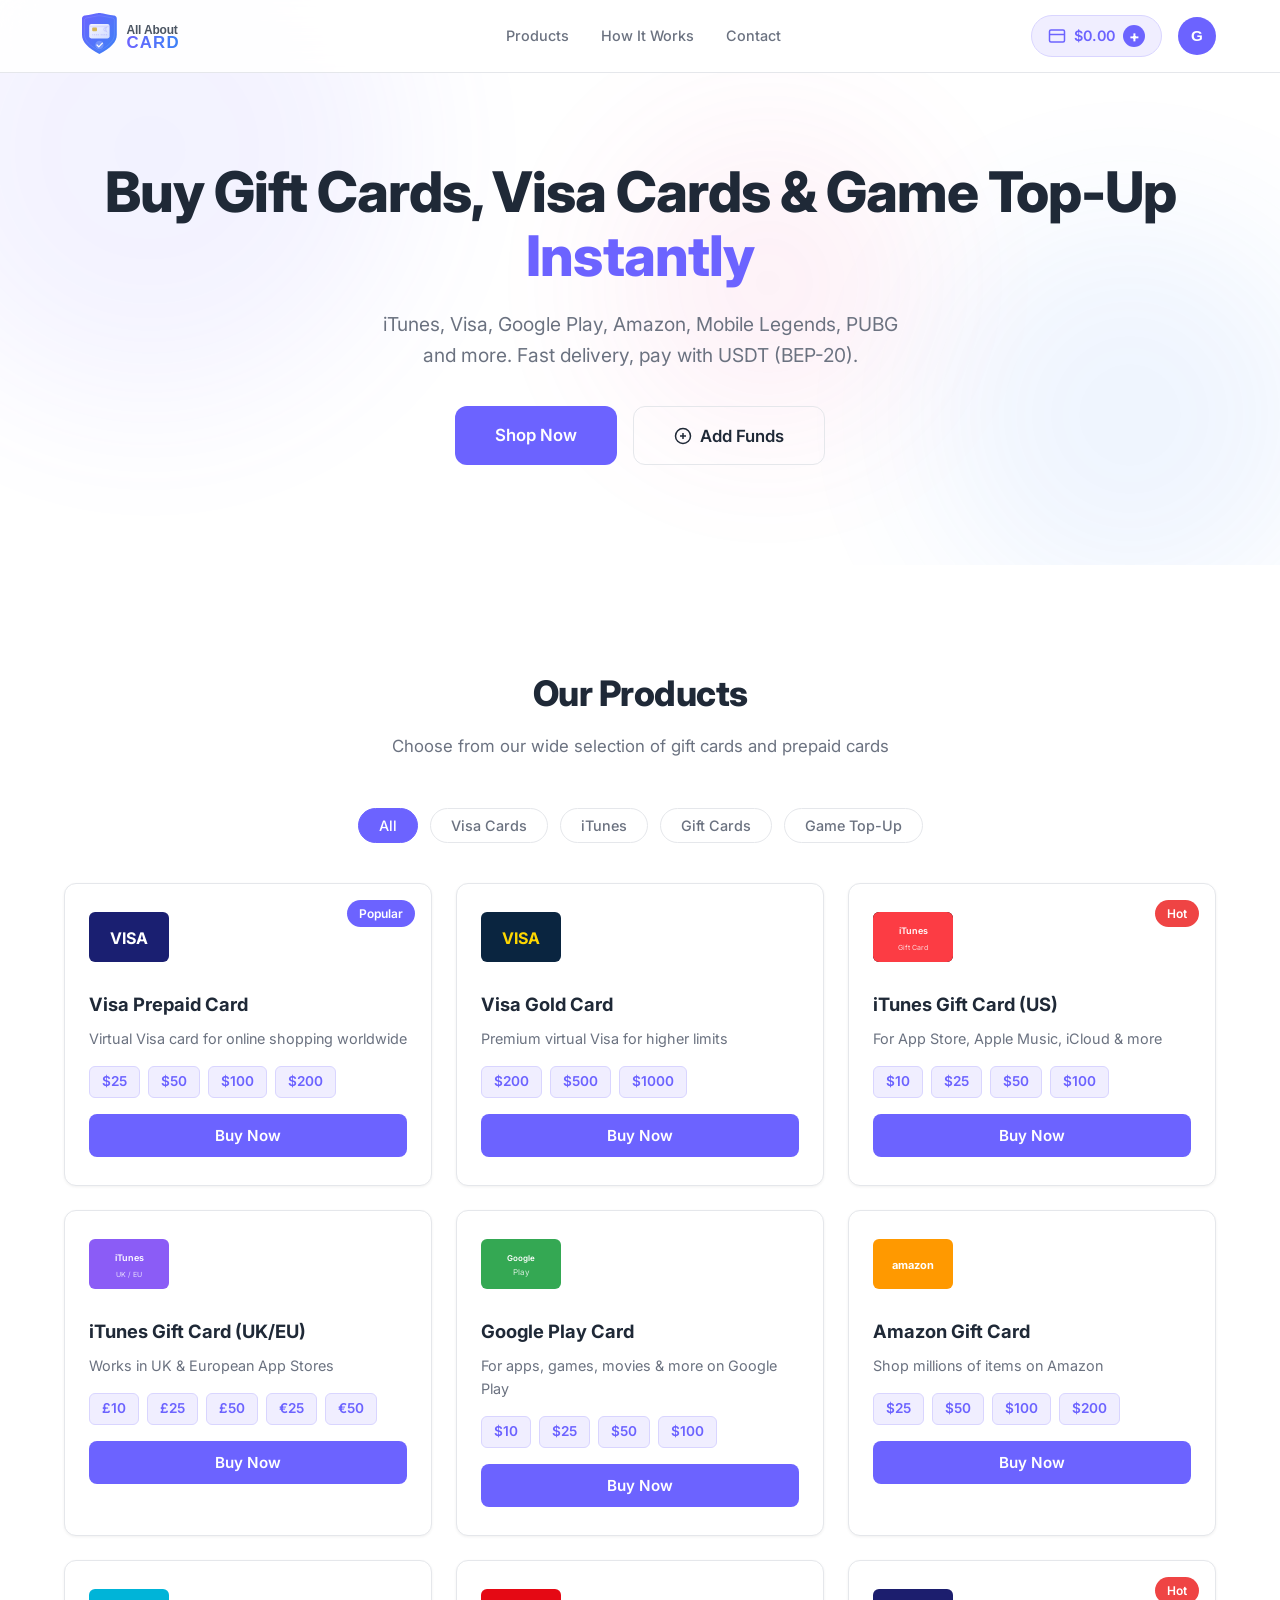
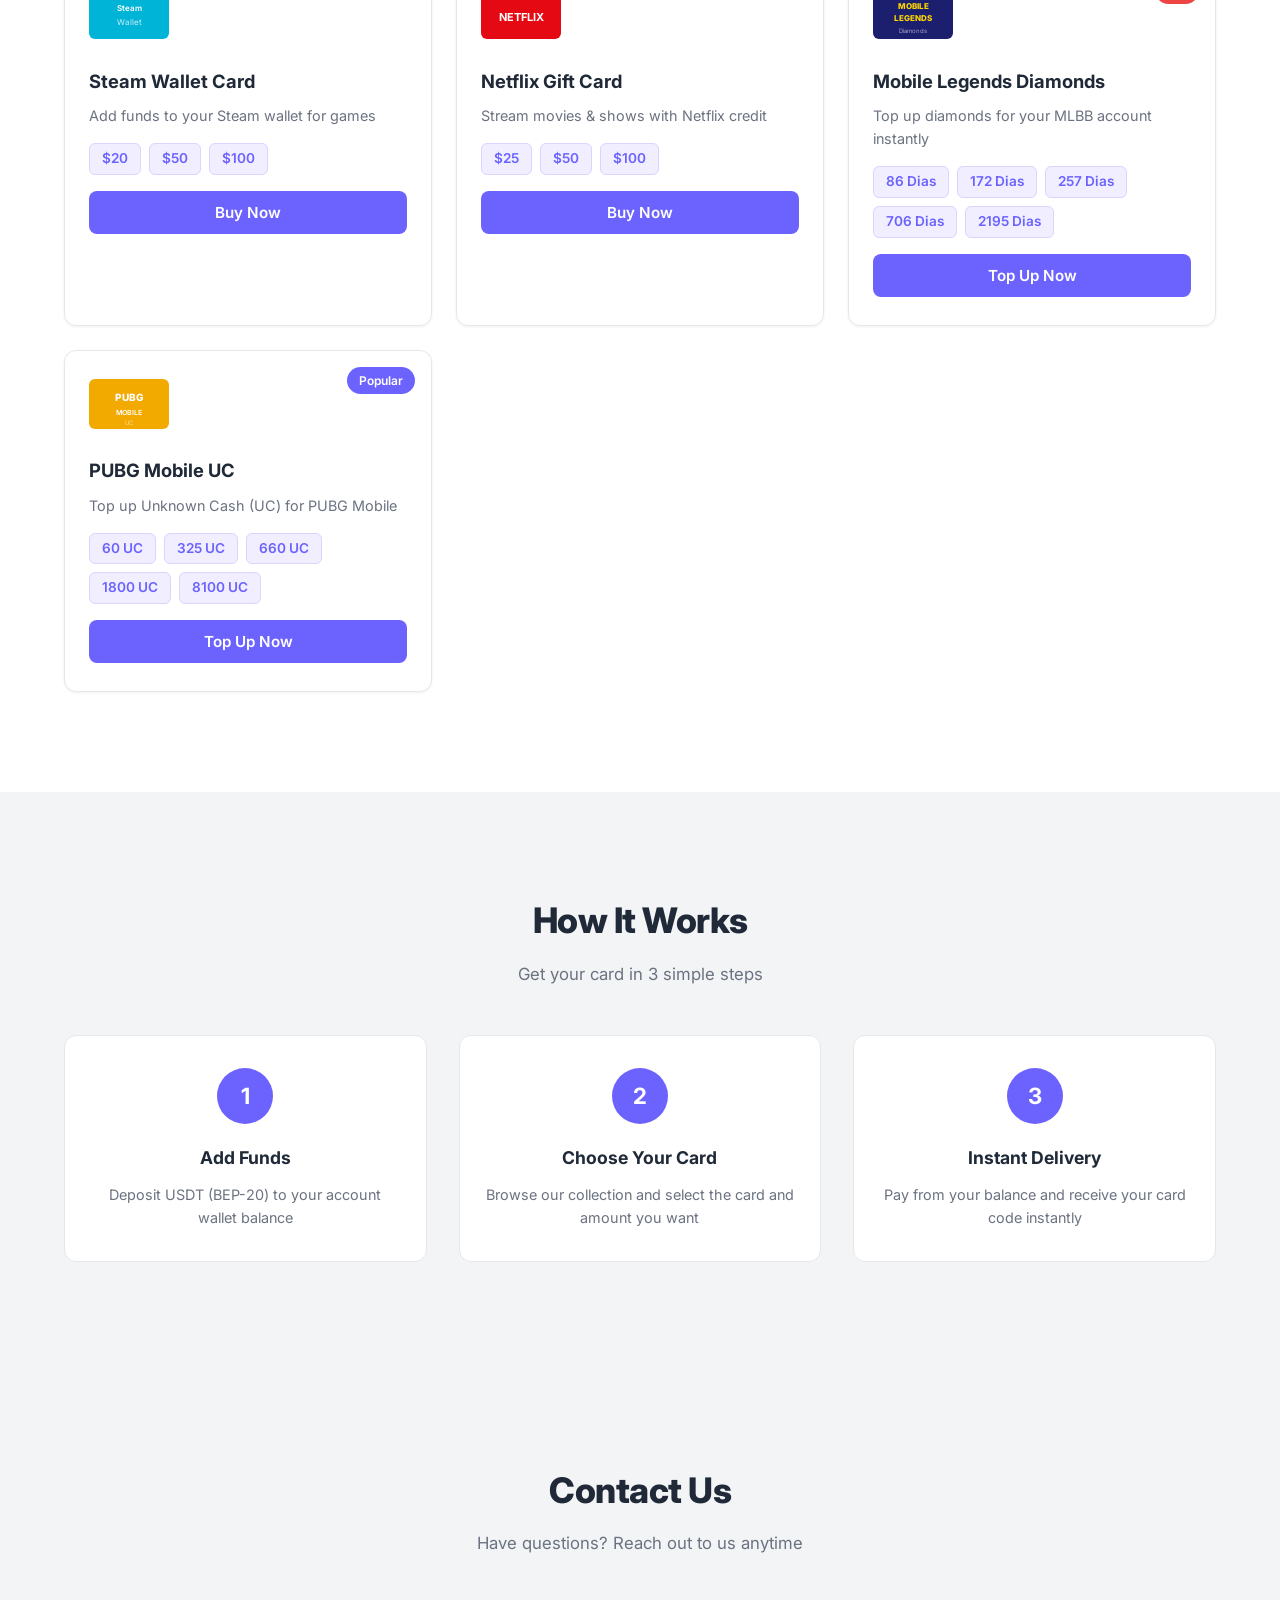
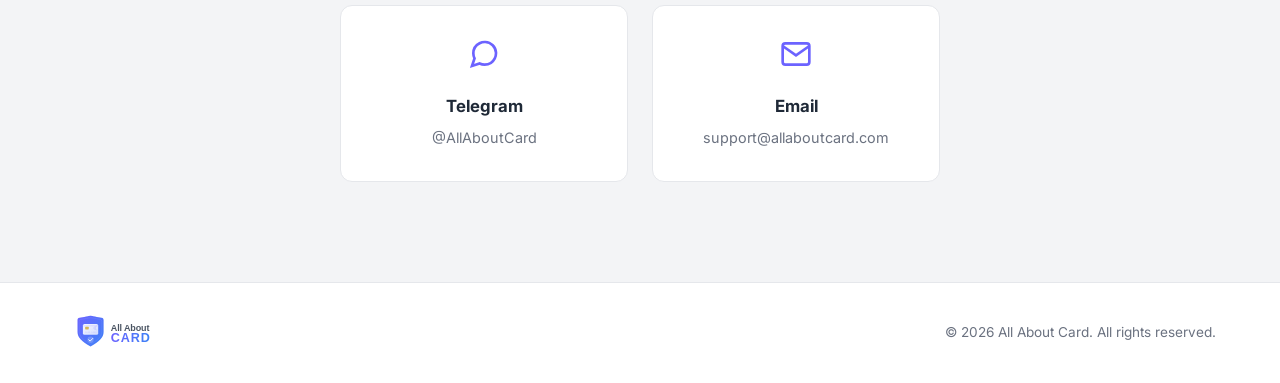
==== commit 09781c0e: "Remove login screen - site is directly accessible No login required, users go straight to the shop. " ====
--- a/index.html
+++ b/index.html
@@ -11,26 +11,6 @@
 </head>
 <body>
 
-<!-- Login Screen -->
-<div class="login-screen" id="loginScreen">
-    <div class="login-card">
-        <div class="login-logo">
-            <img src="logo.svg" alt="All About Card" height="56">
-        </div>
-        <h1>Welcome to All About Card</h1>
-        <p class="login-subtitle">Login with your Telegram account to continue</p>
-        <div class="telegram-widget-wrap" id="telegramWidgetWrap">
-            <script async src="https://telegram.org/js/telegram-widget.js?22"
-                data-telegram-login="AllAboutCardBot"
-                data-size="large"
-                data-radius="8"
-                data-onauth="onTelegramAuth(user)"
-                data-request-access="write">
-            </script>
-        </div>
-        <p class="login-footer">Fast delivery, pay with USDT (BEP-20)</p>
-    </div>
-</div>
 
 <!-- Header / Navbar -->
 <header class="header">
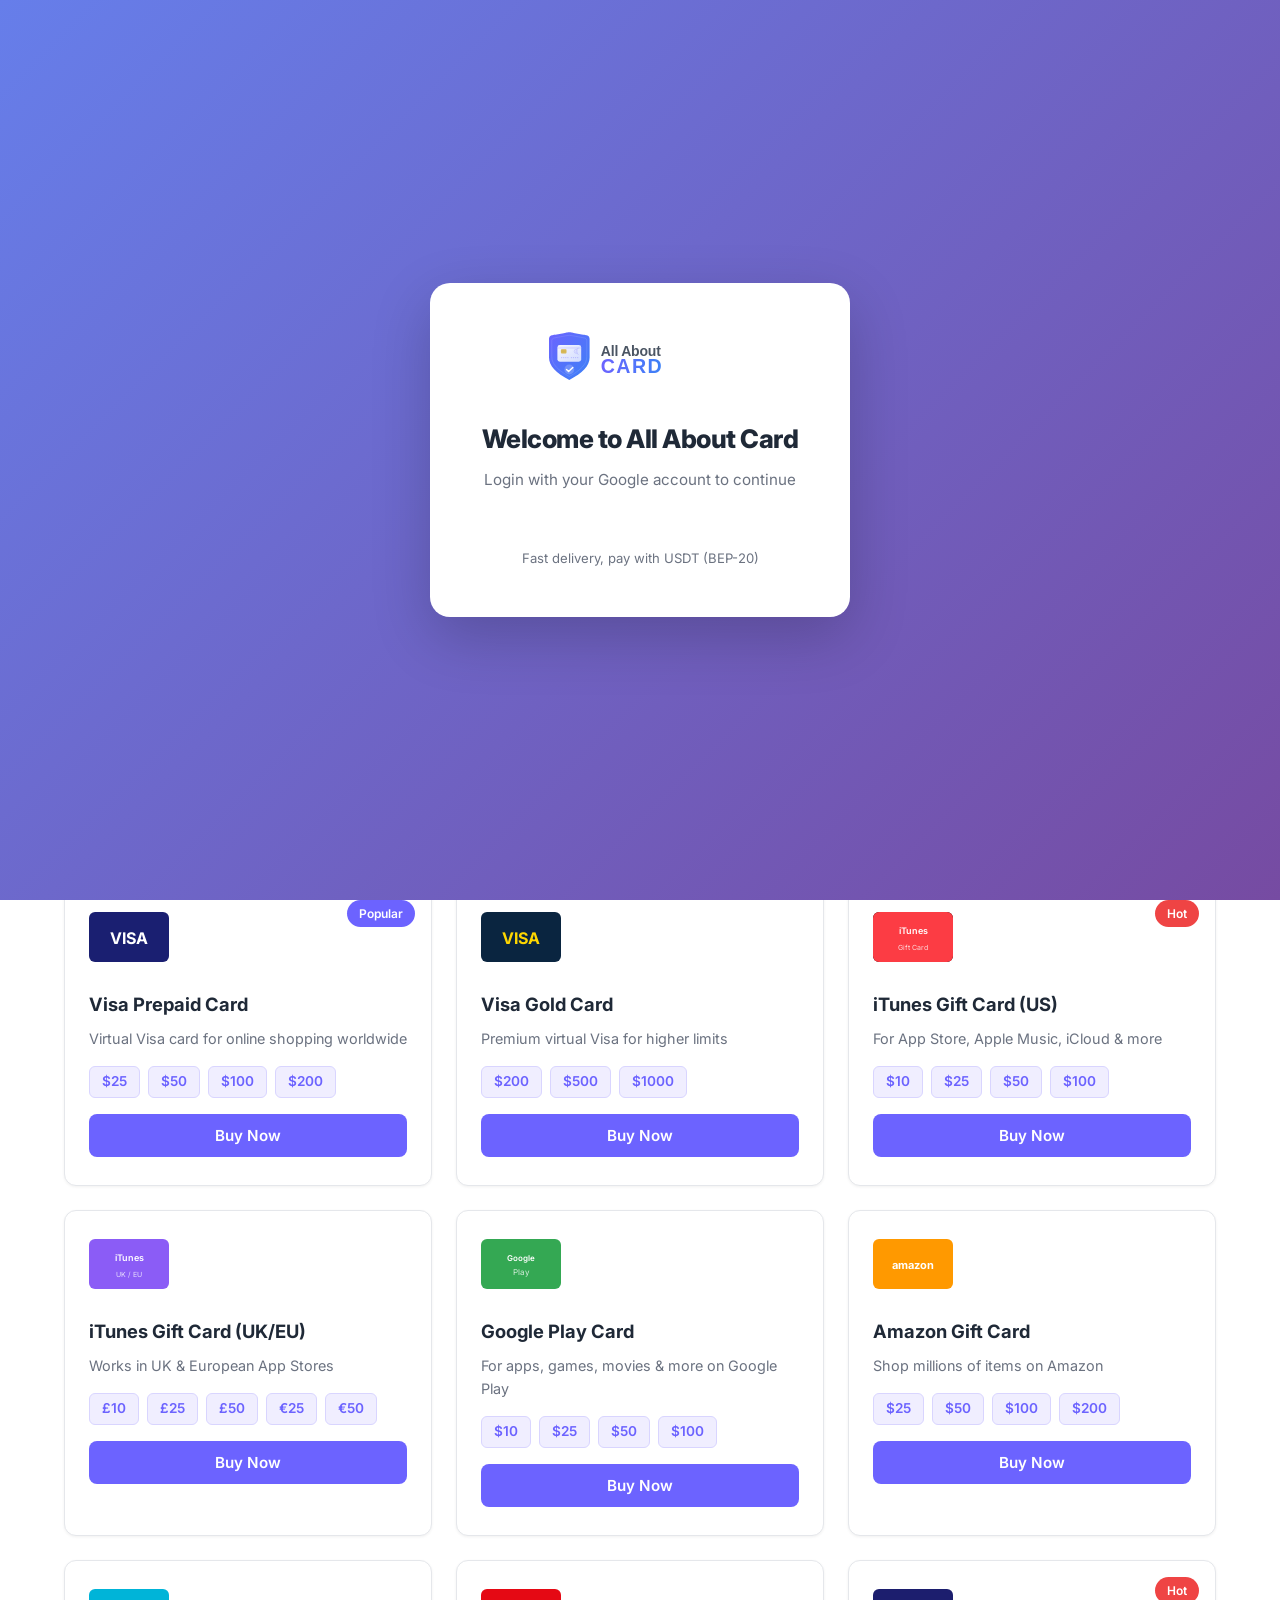
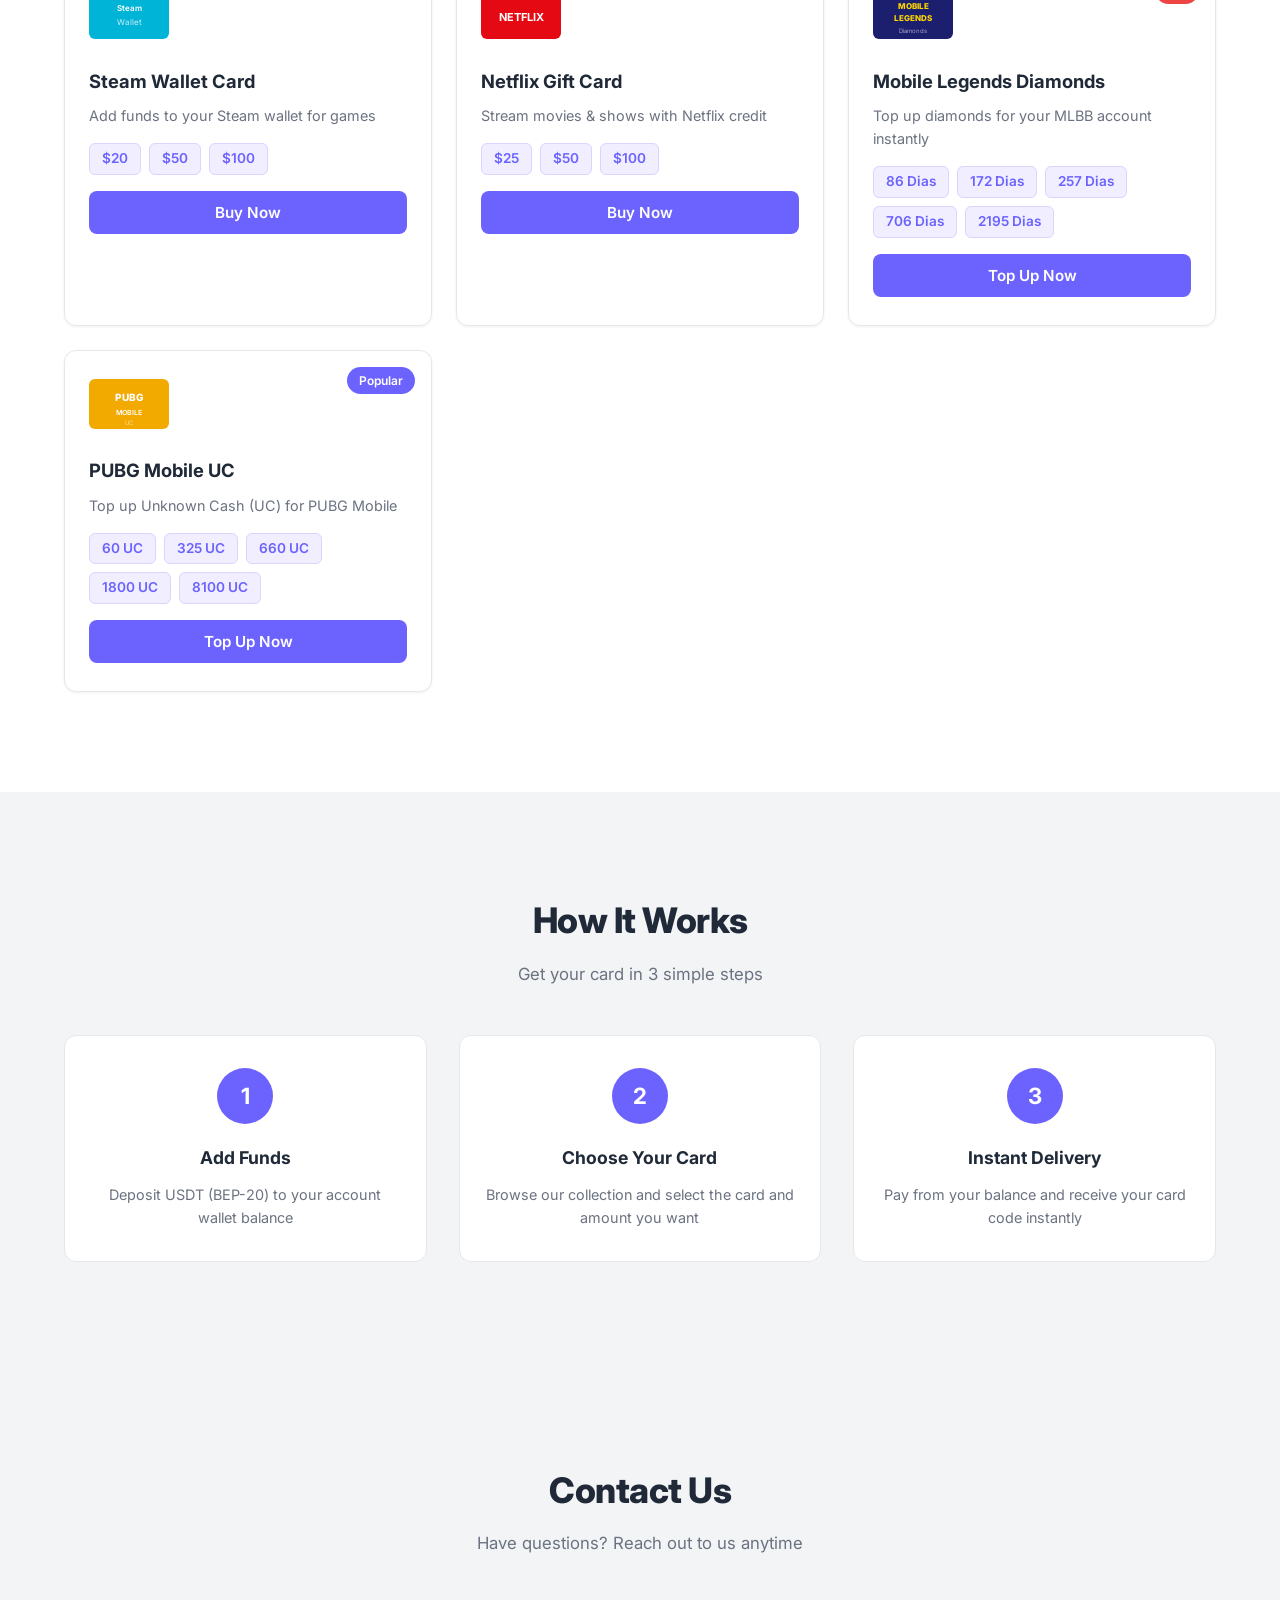
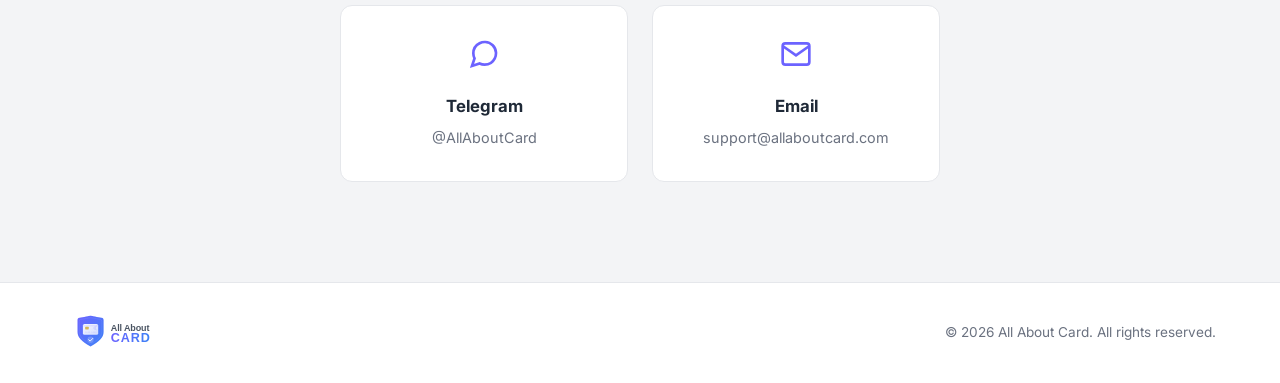
==== commit 63bbd4ac: "Add Google Sign-In login Replace Telegram login with Google Sign-In. Requires Google Client ID to be" ====
--- a/index.html
+++ b/index.html
@@ -8,9 +8,23 @@
     <link rel="preconnect" href="https://fonts.googleapis.com">
     <link href="https://fonts.googleapis.com/css2?family=Inter:wght@400;500;600;700;800&display=swap" rel="stylesheet">
     <link rel="stylesheet" href="style.css">
+<script src="https://accounts.google.com/gsi/client" async defer></script>
 </head>
 <body>
 
+
+<!-- Login Screen -->
+<div class="login-screen" id="loginScreen">
+    <div class="login-card">
+        <div class="login-logo">
+            <img src="logo.svg" alt="All About Card" height="56">
+        </div>
+        <h1>Welcome to All About Card</h1>
+        <p class="login-subtitle">Login with your Google account to continue</p>
+        <div id="googleLoginBtn" style="display:flex;justify-content:center;"></div>
+        <p class="login-footer">Fast delivery, pay with USDT (BEP-20)</p>
+    </div>
+</div>
 
 <!-- Header / Navbar -->
 <header class="header">
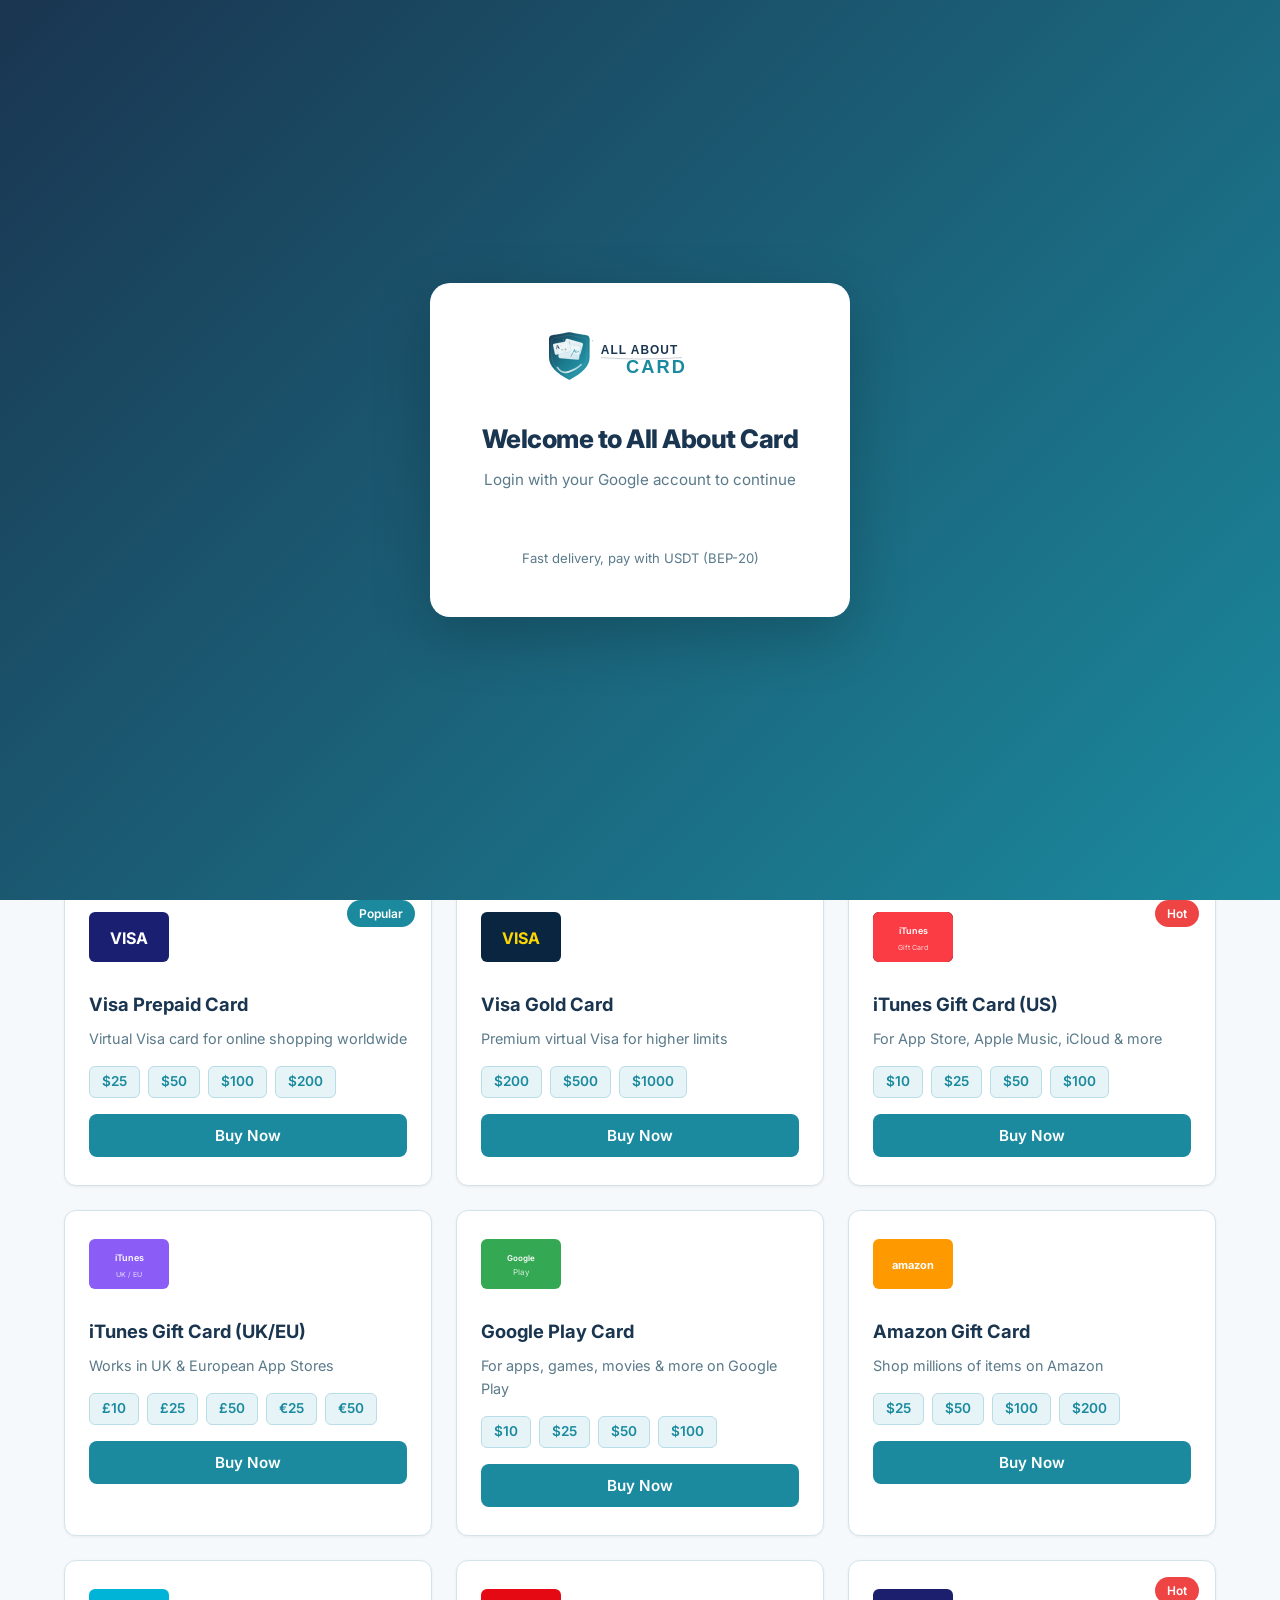
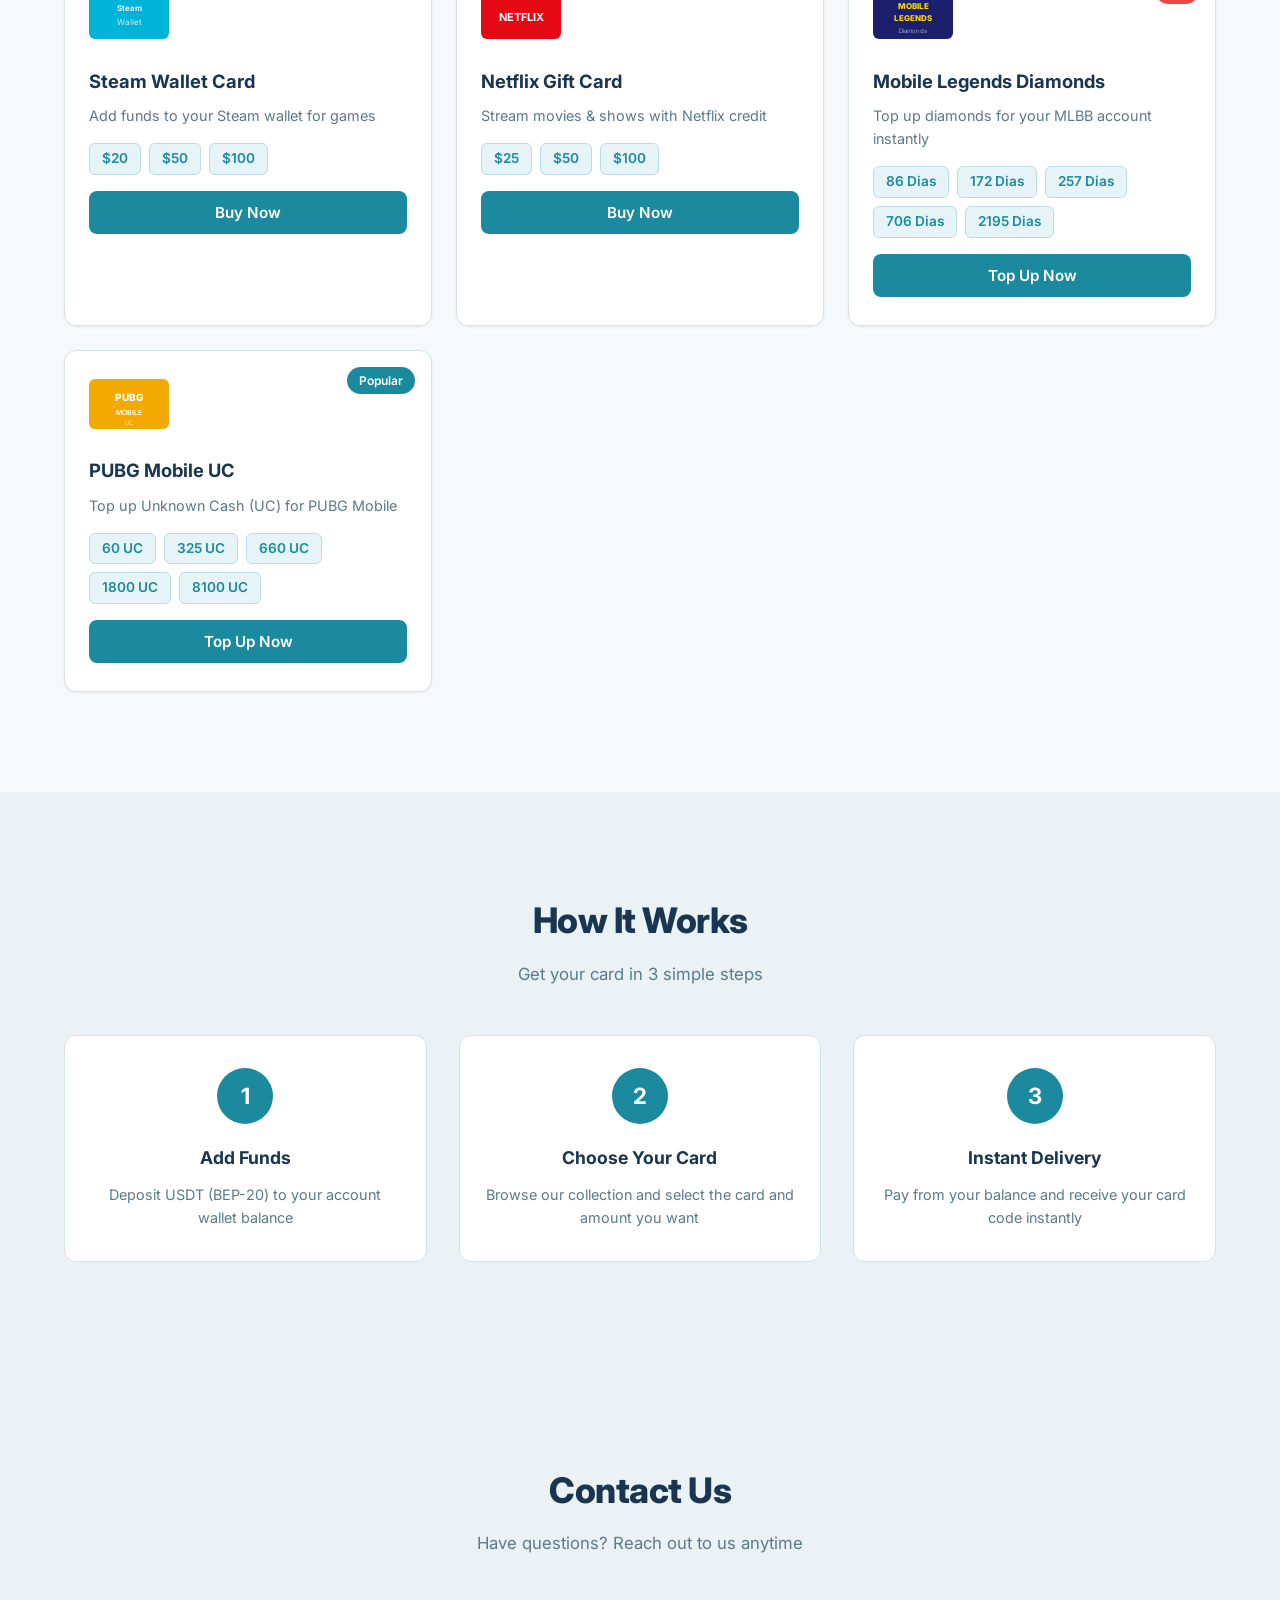
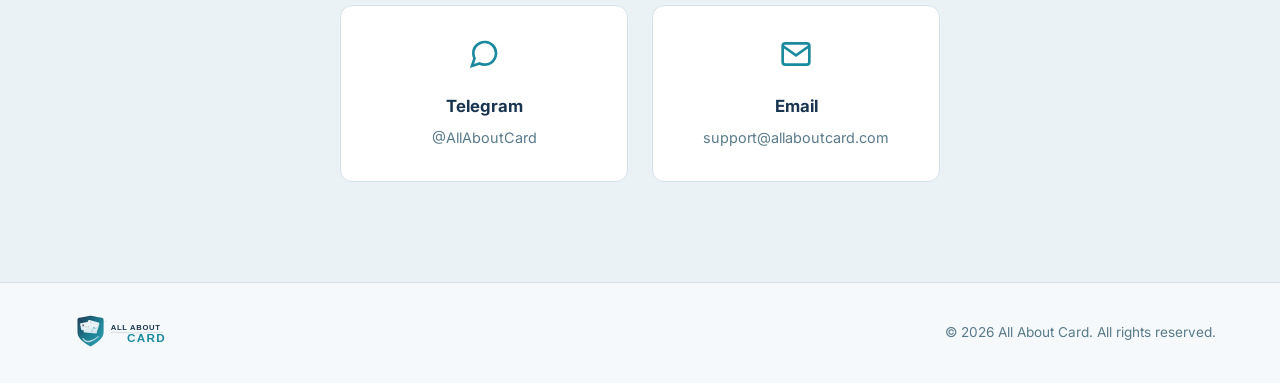
==== commit eccb85af: "Update theme to teal/navy brand colors and new shield logo Replaced purple theme with teal (#1B8A9E)" ====
--- a/index.html
+++ b/index.html
@@ -65,6 +65,12 @@
                         <span>Balance</span>
                         <strong id="dropdownBalance">$0.00</strong>
                     </div>
+                    <button class="dropdown-item" onclick="openEditProfile(); toggleUserDropdown();">
+                        <svg width="16" height="16" viewBox="0 0 24 24" fill="none" stroke="currentColor" stroke-width="2">
+                            <path d="M20 21v-2a4 4 0 00-4-4H8a4 4 0 00-4 4v2"/><circle cx="12" cy="7" r="4"/>
+                        </svg>
+                        Edit Profile
+                    </button>
                     <button class="dropdown-item" onclick="openAddFunds(); toggleUserDropdown();">
                         <svg width="16" height="16" viewBox="0 0 24 24" fill="none" stroke="currentColor" stroke-width="2">
                             <circle cx="12" cy="12" r="10"/><path d="M12 8v8M8 12h8"/>
@@ -366,7 +372,7 @@
         <div class="contact-grid">
             <a href="#" class="contact-card">
                 <div class="contact-icon">
-                    <svg width="32" height="32" viewBox="0 0 24 24" fill="none" stroke="#6C63FF" stroke-width="2">
+                    <svg width="32" height="32" viewBox="0 0 24 24" fill="none" stroke="#1B8A9E" stroke-width="2">
                         <path d="M21 11.5a8.38 8.38 0 01-.9 3.8 8.5 8.5 0 01-7.6 4.7 8.38 8.38 0 01-3.8-.9L3 21l1.9-5.7a8.38 8.38 0 01-.9-3.8 8.5 8.5 0 014.7-7.6 8.38 8.38 0 013.8-.9h.5a8.48 8.48 0 018 8v.5z"/>
                     </svg>
                 </div>
@@ -375,7 +381,7 @@
             </a>
             <a href="#" class="contact-card">
                 <div class="contact-icon">
-                    <svg width="32" height="32" viewBox="0 0 24 24" fill="none" stroke="#6C63FF" stroke-width="2">
+                    <svg width="32" height="32" viewBox="0 0 24 24" fill="none" stroke="#1B8A9E" stroke-width="2">
                         <path d="M4 4h16c1.1 0 2 .9 2 2v12c0 1.1-.9 2-2 2H4c-1.1 0-2-.9-2-2V6c0-1.1.9-2 2-2z"/>
                         <polyline points="22,6 12,13 2,6"/>
                     </svg>
@@ -532,9 +538,12 @@
                         <small>BNB Smart Chain</small>
                     </div>
                 </div>
+                <div class="qr-code-container" style="text-align:center;margin:12px 0;">
+                    <img id="fundsQrCode" src="https://api.qrserver.com/v1/create-qr-code/?size=180x180&data=0x211d552e5B8128721658aEB51D1B35cAEBE8e0C4" alt="USDT BEP-20 QR Code" style="border-radius:12px;background:#fff;padding:8px;width:180px;height:180px;">
+                </div>
                 <label class="wallet-label">Send exact amount to this address:</label>
                 <div class="wallet-address-modal">
-                    <code id="fundsWalletAddress">0xYOUR_BSC_USDT_ADDRESS_HERE</code>
+                    <code id="fundsWalletAddress">0x211d552e5B8128721658aEB51D1B35cAEBE8e0C4</code>
                     <button class="copy-btn" onclick="copyFundsAddress()" title="Copy Address">
                         <svg width="18" height="18" viewBox="0 0 24 24" fill="none" stroke="currentColor" stroke-width="2">
                             <rect x="9" y="9" width="13" height="13" rx="2"/>
@@ -576,8 +585,8 @@
                     </svg>
                 </div>
                 <h2>Deposit Submitted!</h2>
-                <p>Your deposit of <strong id="fundsSuccessAmount"></strong> is being verified.</p>
-                <p class="success-contact">Your balance will be updated after confirmation.</p>
+                <p>Your deposit of <strong id="fundsSuccessAmount"></strong> is pending admin approval.</p>
+                <p class="success-contact">Your balance will be updated once approved by the admin.</p>
                 <button class="btn btn-primary btn-block" onclick="closeAddFunds()">Done</button>
             </div>
         </div>
@@ -603,6 +612,40 @@
     <a href="#" onclick="closeMobileNav(); openAddFunds();">Add Funds</a>
 </div>
 
+<!-- Edit Profile Modal -->
+<div class="modal-overlay" id="editProfileModal">
+    <div class="modal modal-order">
+        <button class="modal-close" onclick="closeEditProfile()">&times;</button>
+        <h2>Edit Profile</h2>
+        <form onsubmit="saveProfile(event)">
+            <div class="form-group">
+                <label>Username</label>
+                <input type="text" id="profileUsername" placeholder="Your display name">
+            </div>
+            <div class="form-group">
+                <label>Birthday</label>
+                <input type="date" id="profileBirthday">
+            </div>
+            <div class="form-group">
+                <label>Telegram</label>
+                <div class="input-with-icon">
+                    <span class="input-icon">@</span>
+                    <input type="text" id="profileTelegram" placeholder="username">
+                </div>
+            </div>
+            <div class="form-group">
+                <label>Viber</label>
+                <input type="text" id="profileViber" placeholder="+95 9xxxxxxxx">
+            </div>
+            <div class="form-group">
+                <label>WhatsApp</label>
+                <input type="text" id="profileWhatsApp" placeholder="+95 9xxxxxxxx">
+            </div>
+            <button type="submit" class="btn btn-primary btn-block">Save Profile</button>
+        </form>
+    </div>
+</div>
+
 <script src="script.js"></script>
 </body>
 </html>
--- a/style.css
+++ b/style.css
@@ -6,21 +6,21 @@
 }
 
 :root {
-    --primary: #6C63FF;
-    --primary-dark: #5A52D5;
-    --accent: #3B82F6;
-    --bg: #FFFFFF;
-    --bg-alt: #F3F4F6;
+    --primary: #1B8A9E;
+    --primary-dark: #14707F;
+    --accent: #2CA5B8;
+    --bg: #F5F9FB;
+    --bg-alt: #EAF2F6;
     --card-bg: #FFFFFF;
-    --text: #1F2937;
-    --text-muted: #6B7280;
-    --border: #E5E7EB;
+    --text: #1A3550;
+    --text-muted: #5A7A8A;
+    --border: #D4E3EB;
     --success: #10B981;
     --warning: #D97706;
     --danger: #EF4444;
     --radius: 12px;
     --radius-sm: 8px;
-    --shadow: 0 4px 24px rgba(0,0,0,0.08);
+    --shadow: 0 4px 24px rgba(27,138,158,0.08);
 }
 
 html {
@@ -53,7 +53,7 @@
     position: fixed;
     inset: 0;
     z-index: 500;
-    background: linear-gradient(135deg, #667eea 0%, #764ba2 100%);
+    background: linear-gradient(135deg, #1A3550 0%, #1B8A9E 100%);
     display: flex;
     align-items: center;
     justify-content: center;
@@ -157,7 +157,7 @@
     left: 0;
     right: 0;
     z-index: 100;
-    background: rgba(255, 255, 255, 0.9);
+    background: rgba(245, 249, 251, 0.92);
     backdrop-filter: blur(16px);
     border-bottom: 1px solid var(--border);
 }
@@ -206,8 +206,8 @@
     display: flex;
     align-items: center;
     gap: 8px;
-    background: #F0EEFF;
-    border: 1px solid #D9D5FF;
+    background: #E6F4F7;
+    border: 1px solid #B8DDE6;
     border-radius: 100px;
     padding: 8px 16px;
     cursor: pointer;
@@ -218,7 +218,7 @@
 }
 
 .wallet-balance:hover {
-    background: #E4E0FF;
+    background: #D4EDF2;
     border-color: var(--primary);
 }
 
@@ -263,7 +263,7 @@
 }
 
 .user-avatar:hover {
-    box-shadow: 0 0 0 3px rgba(108, 99, 255, 0.3);
+    box-shadow: 0 0 0 3px rgba(27, 138, 158, 0.3);
 }
 
 .user-avatar-lg {
@@ -436,7 +436,7 @@
 
 .shape-3 {
     width: 300px; height: 300px;
-    background: #EC4899;
+    background: #5BC0BE;
     top: 50%; left: 60%;
     transform: translate(-50%, -50%);
 }
@@ -464,7 +464,7 @@
 .btn-primary:hover {
     background: var(--primary-dark);
     transform: translateY(-1px);
-    box-shadow: 0 4px 16px rgba(108, 99, 255, 0.4);
+    box-shadow: 0 4px 16px rgba(27, 138, 158, 0.4);
 }
 
 .btn-lg {
@@ -600,13 +600,13 @@
 }
 
 .price-tag {
-    background: #F0EEFF;
+    background: #E6F4F7;
     color: var(--primary);
     font-weight: 600;
     font-size: 0.85rem;
     padding: 4px 12px;
     border-radius: 6px;
-    border: 1px solid #D9D5FF;
+    border: 1px solid #B8DDE6;
 }
 
 /* ========== Steps ========== */
@@ -682,8 +682,8 @@
     align-items: center;
     justify-content: center;
     gap: 12px;
-    background: #F0EEFF;
-    border: 1px solid #D9D5FF;
+    background: #E6F4F7;
+    border: 1px solid #B8DDE6;
     border-radius: var(--radius-sm);
     padding: 14px 20px;
     margin-bottom: 12px;
@@ -993,7 +993,7 @@
 
 .amount-option:hover {
     border-color: var(--primary);
-    background: var(--primary-light, #F0EEFF);
+    background: var(--primary-light, #E6F4F7);
 }
 
 .amount-option.selected {
@@ -1070,8 +1070,8 @@
     display: flex;
     align-items: center;
     gap: 10px;
-    background: #F0EEFF;
-    border: 1px solid #D9D5FF;
+    background: #E6F4F7;
+    border: 1px solid #B8DDE6;
     border-radius: var(--radius-sm);
     padding: 12px 14px;
     margin-bottom: 12px;
@@ -1160,8 +1160,8 @@
     display: flex;
     justify-content: space-between;
     align-items: center;
-    background: #F0EEFF;
-    border: 1px solid #D9D5FF;
+    background: #E6F4F7;
+    border: 1px solid #B8DDE6;
     border-radius: var(--radius-sm);
     padding: 12px 16px;
     margin-bottom: 18px;
@@ -1182,7 +1182,7 @@
     display: flex;
     justify-content: space-between;
     align-items: center;
-    background: linear-gradient(135deg, #6C63FF, #8B5CF6);
+    background: linear-gradient(135deg, #1A3550, #1B8A9E);
     border-radius: var(--radius);
     padding: 20px 24px;
     margin-bottom: 24px;
